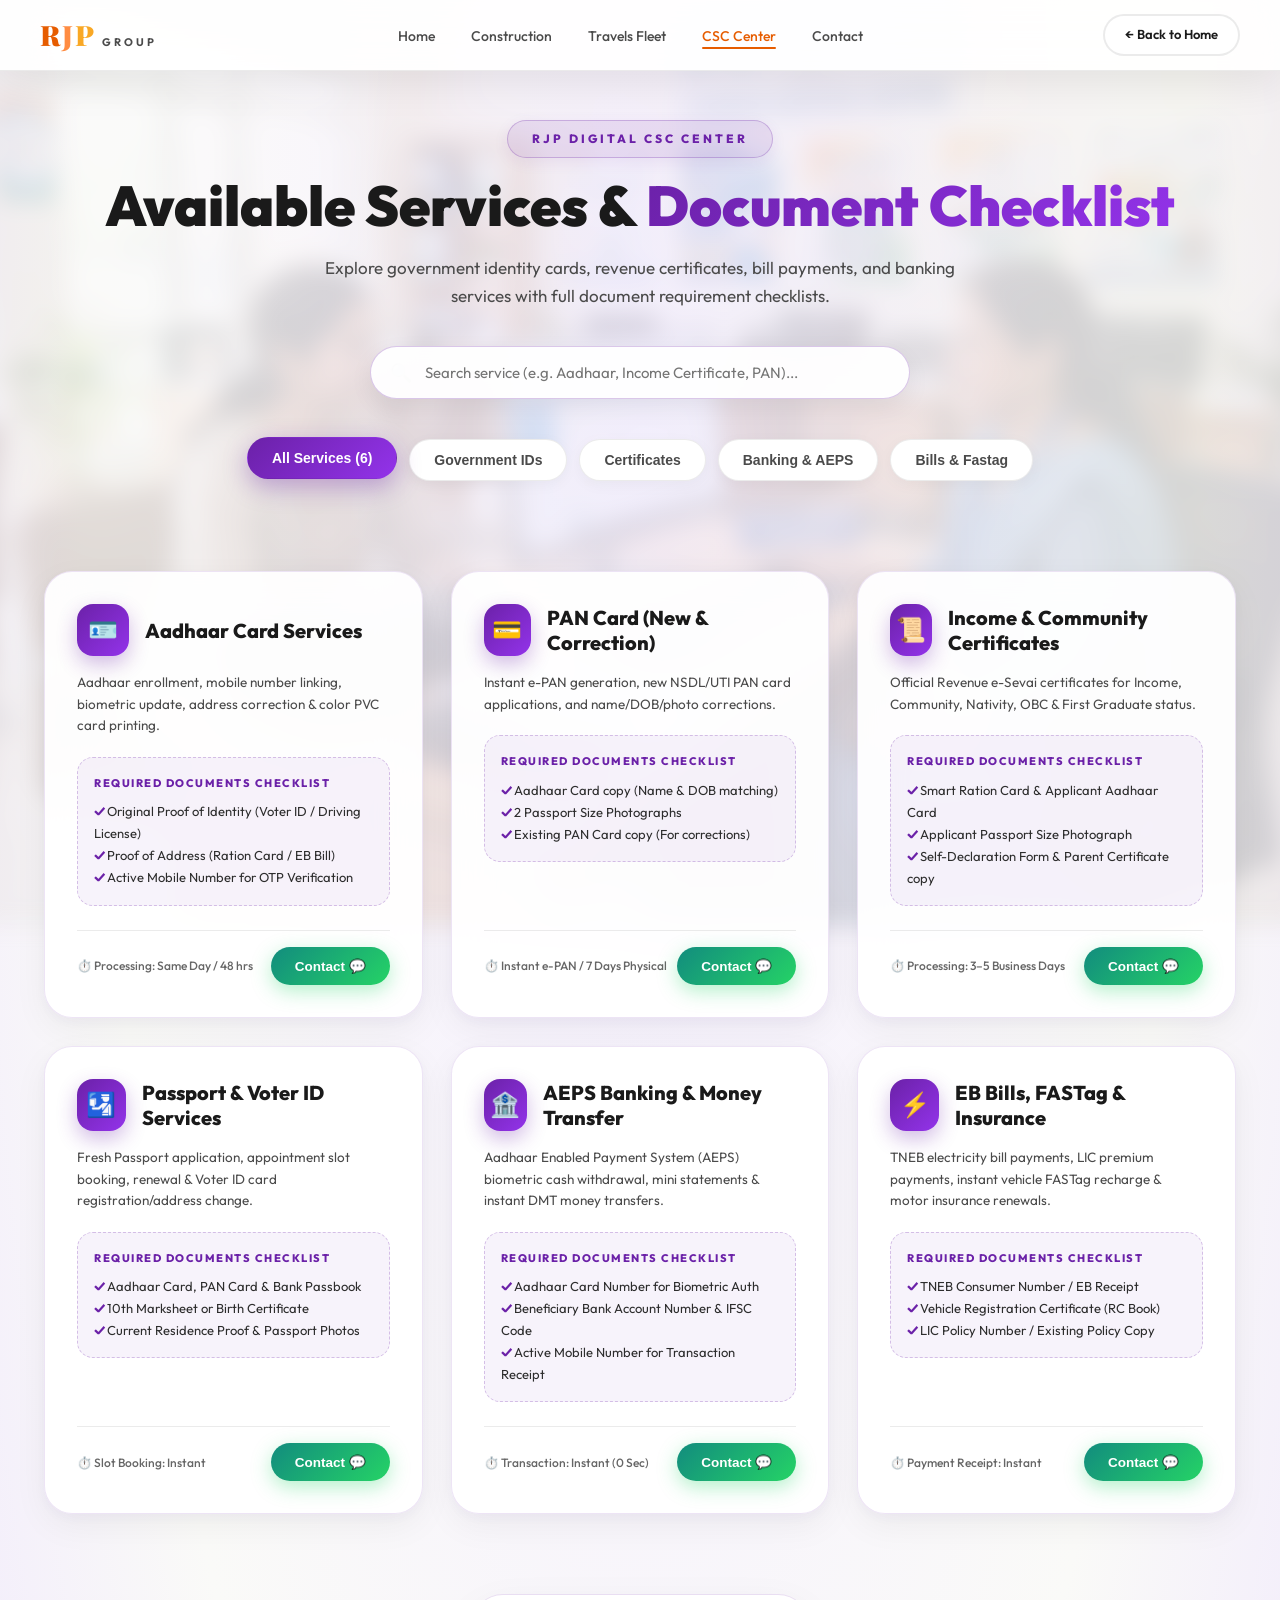
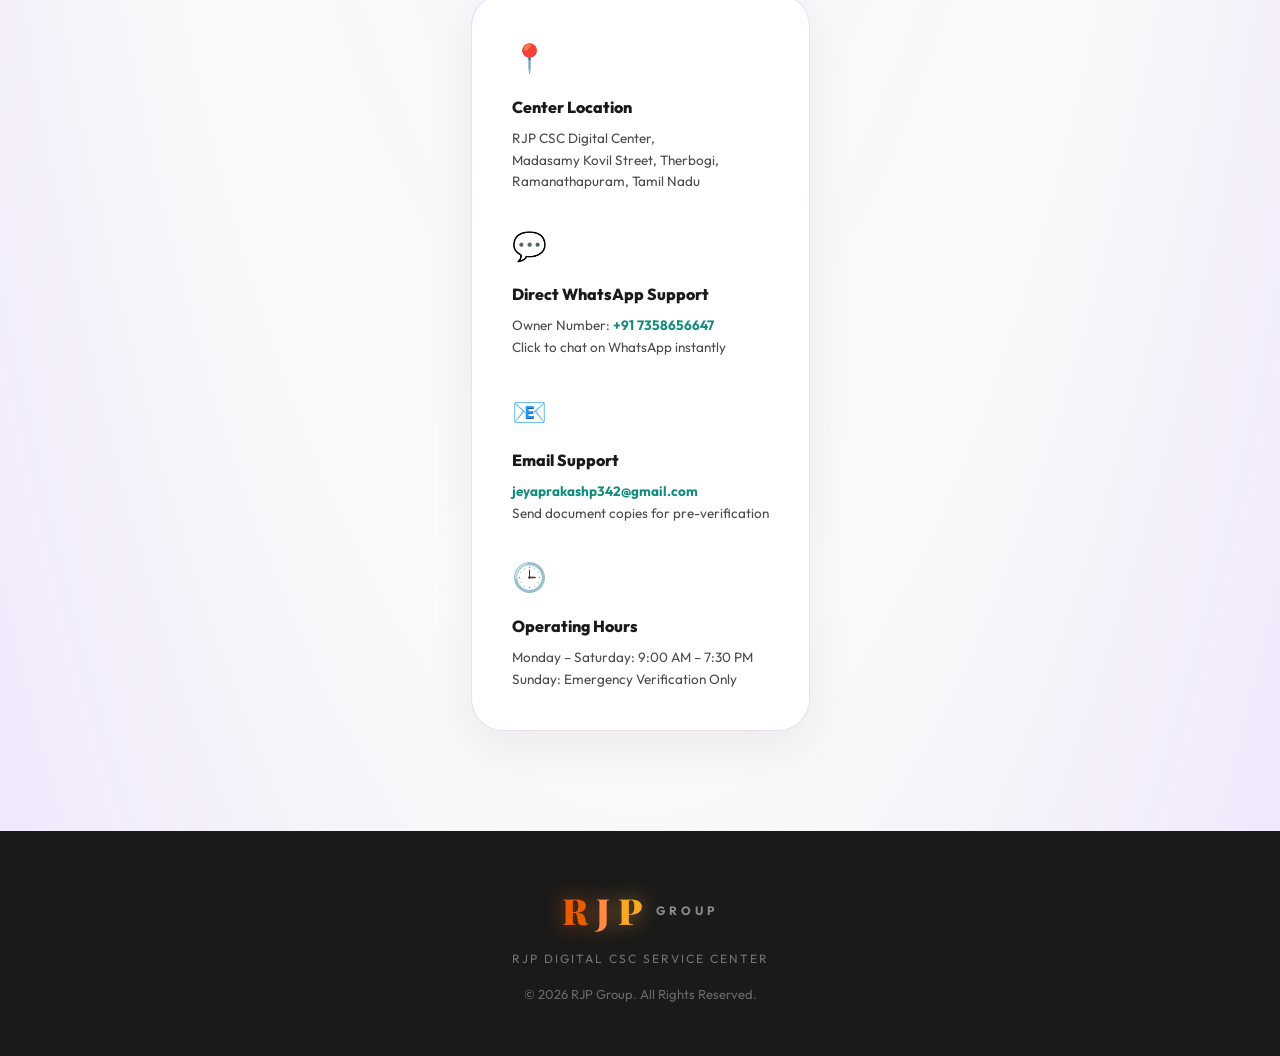
==== csc.html @ bce441d9 "Complete RJP Group website with interactive canvas animations, WhatsApp redirects, and light glass t" ====
<!DOCTYPE html>
<html lang="en">
<head>
  <meta charset="UTF-8" />
  <meta name="viewport" content="width=device-width, initial-scale=1.0" />
  <title>RJP CSC Digital Center – Available Services & Document Requirements</title>
  <meta name="description" content="Explore RJP CSC Digital Service Center services, required documents checklist, fees, and appointment bookings." />
  <link rel="preconnect" href="https://fonts.googleapis.com" />
  <link rel="preconnect" href="https://fonts.gstatic.com" crossorigin />
  <link href="https://fonts.googleapis.com/css2?family=Outfit:wght@300;400;500;600;700;800;900&family=Playfair+Display:wght@700;900&display=swap" rel="stylesheet" />
  <link rel="stylesheet" href="style.css" />
  <style>
    /* DEDICATED CSC SERVICES PAGE - PREMIUM LIGHT THEME */
    body {
      min-height: 100vh;
      background: radial-gradient(ellipse at 50% 15%, #f5efff 0%, #fafaf8 60%, #eee5fd 100%);
      color: var(--text);
      display: flex;
      flex-direction: column;
      position: relative;
    }

    /* SOFT LIGHT BLENDED BACKGROUND IMAGE */
    body::before {
      content: '';
      position: fixed;
      inset: -25px;
      background: url('csc_bg.jpg') center/cover no-repeat;
      opacity: 0.15;
      filter: blur(12px);
      z-index: -1;
      pointer-events: none;
    }

    .csc-hero {
      padding: 120px 24px 40px;
      text-align: center;
      position: relative;
    }

    .csc-badge {
      display: inline-block;
      padding: 8px 24px;
      background: rgba(107, 33, 168, 0.1);
      color: #6B21A8;
      font-size: 12px;
      font-weight: 800;
      letter-spacing: 3px;
      border-radius: 99px;
      text-transform: uppercase;
      margin-bottom: 16px;
      border: 1px solid rgba(107, 33, 168, 0.25);
      box-shadow: 0 4px 15px rgba(107, 33, 168, 0.08);
    }

    .csc-title {
      font-size: clamp(32px, 5vw, 56px);
      font-weight: 900;
      color: #1A1A1A;
      line-height: 1.15;
      margin-bottom: 16px;
    }

    .csc-sub {
      font-size: clamp(14px, 2vw, 17px);
      color: #4A4A4A;
      max-width: 680px;
      margin: 0 auto 36px;
    }

    /* SEARCH BAR */
    .search-box-wrap {
      max-width: 540px;
      margin: 0 auto 40px;
      position: relative;
    }
    .search-input {
      width: 100%;
      padding: 16px 24px 16px 54px;
      background: rgba(255, 255, 255, 0.95);
      backdrop-filter: blur(20px);
      border: 1.5px solid rgba(107, 33, 168, 0.25);
      border-radius: 99px;
      font-size: 15px;
      color: #1A1A1A;
      outline: none;
      font-family: 'Outfit', sans-serif;
      box-shadow: 0 8px 25px rgba(0,0,0,0.06);
      transition: all 0.3s ease;
    }
    .search-input:focus {
      border-color: #6B21A8;
      box-shadow: 0 0 25px rgba(107, 33, 168, 0.2);
    }
    .search-icon {
      position: absolute;
      left: 20px;
      top: 50%;
      transform: translateY(-50%);
      font-size: 18px;
      color: #6B21A8;
    }

    /* CATEGORY FILTER TABS */
    .filter-bar {
      display: flex;
      justify-content: center;
      gap: 12px;
      flex-wrap: wrap;
      margin-bottom: 50px;
    }
    .filter-btn {
      padding: 12px 24px;
      background: #FFFFFF;
      border: 1px solid var(--border);
      border-radius: 99px;
      font-size: 14px;
      font-weight: 600;
      color: #4A4A4A;
      cursor: pointer;
      box-shadow: 0 4px 15px rgba(0,0,0,0.04);
      transition: all 0.3s ease;
    }
    .filter-btn.active, .filter-btn:hover {
      background: linear-gradient(135deg, #6B21A8, #9333EA);
      color: #FFFFFF;
      border-color: transparent;
      box-shadow: 0 8px 25px rgba(107, 33, 168, 0.35);
      transform: translateY(-2px);
    }

    /* SERVICES GRID */
    .services-grid {
      max-width: 1240px;
      margin: 0 auto 80px;
      padding: 0 24px;
      display: grid;
      grid-template-columns: repeat(auto-fit, minmax(320px, 1fr));
      gap: 28px;
    }
    .s-card {
      background: rgba(255, 255, 255, 0.94);
      backdrop-filter: blur(20px);
      border-radius: 28px;
      padding: 32px;
      border: 1px solid rgba(107, 33, 168, 0.12);
      box-shadow: 0 12px 35px rgba(0, 0, 0, 0.05), 0 4px 15px rgba(107, 33, 168, 0.04);
      transition: transform 0.4s cubic-bezier(.16,1,.3,1), box-shadow 0.4s ease, border-color 0.4s ease;
      display: flex;
      flex-direction: column;
    }
    .s-card:hover {
      transform: translateY(-8px);
      box-shadow: 0 25px 60px rgba(107, 33, 168, 0.18);
      border-color: rgba(107, 33, 168, 0.35);
    }
    .s-header {
      display: flex;
      align-items: center;
      gap: 16px;
      margin-bottom: 16px;
    }
    .s-icon {
      width: 52px; height: 52px;
      border-radius: 16px;
      background: linear-gradient(135deg, #6B21A8, #9333EA);
      color: #FFF;
      display: flex;
      align-items: center;
      justify-content: center;
      font-size: 24px;
      box-shadow: 0 8px 20px rgba(107,33,168,0.3);
    }
    .s-title {
      font-size: 20px;
      font-weight: 800;
      color: #1A1A1A;
      line-height: 1.25;
    }
    .s-desc {
      font-size: 13.5px;
      color: #4A4A4A;
      line-height: 1.6;
      margin-bottom: 20px;
    }
    .req-box {
      background: rgba(107, 33, 168, 0.05);
      border: 1px dashed rgba(107, 33, 168, 0.25);
      border-radius: 16px;
      padding: 16px;
      margin-bottom: 24px;
    }
    .req-head {
      font-size: 11px;
      font-weight: 800;
      color: #6B21A8;
      text-transform: uppercase;
      letter-spacing: 1.5px;
      margin-bottom: 8px;
    }
    .req-list {
      list-style: none;
      font-size: 13px;
      color: #2D2D2D;
      line-height: 1.7;
    }
    .req-list li::before {
      content: '✓ ';
      color: #6B21A8;
      font-weight: 900;
    }
    .s-footer {
      margin-top: auto;
      display: flex;
      align-items: center;
      justify-content: space-between;
      padding-top: 16px;
      border-top: 1px solid var(--border);
    }
    .s-time {
      font-size: 12px;
      color: #666;
      font-weight: 500;
    }
    .btn-whatsapp-contact {
      padding: 11px 24px;
      background: linear-gradient(135deg, #128C7E, #25D366);
      color: #FFFFFF;
      font-size: 13.5px;
      font-weight: 800;
      border-radius: 99px;
      border: none;
      cursor: pointer;
      box-shadow: 0 6px 20px rgba(37, 211, 102, 0.35);
      transition: all 0.3s ease;
      display: flex;
      align-items: center;
      gap: 6px;
    }
    .btn-whatsapp-contact:hover {
      transform: translateY(-2px) scale(1.05);
      box-shadow: 0 10px 30px rgba(37, 211, 102, 0.5);
      background: linear-gradient(135deg, #0f786c, #20bd5a);
    }

    /* CENTER DETAILS CARD */
    .center-info-section {
      max-width: 1240px;
      margin: 0 auto 100px;
      padding: 0 24px;
    }
    .info-card-wrap {
      background: #FFFFFF;
      border-radius: 32px;
      padding: 40px;
      border: 1px solid rgba(107, 33, 168, 0.15);
      box-shadow: 0 16px 45px rgba(0,0,0,0.06);
      display: grid;
      grid-template-columns: repeat(auto-fit, minmax(240px, 1fr));
      gap: 30px;
    }
    .info-item {
      display: flex;
      flex-direction: column;
      gap: 8px;
    }
    .info-item-icon { font-size: 28px; margin-bottom: 4px; }
    .info-item-title { font-size: 16px; font-weight: 800; color: #1A1A1A; }
    .info-item-desc { font-size: 13.5px; color: #4A4A4A; line-height: 1.6; }
    .info-item-desc a { color: #128C7E; text-decoration: none; font-weight: 700; }
  </style>
</head>
<body>

  <!-- TOP SCROLL PROGRESS BAR -->
  <div class="scroll-progress-bar" id="scrollProgressBar"></div>

  <!-- NAVBAR -->
  <nav class="navbar scrolled" id="navbar" style="background: rgba(255, 255, 255, 0.92);">
    <div class="nav-container">
      <a href="index.html" class="nav-logo">
        <span class="nl-r">R</span><span class="nl-j">J</span><span class="nl-p">P</span>
        <span class="nl-group" style="color: var(--text-mid);">GROUP</span>
      </a>
      <ul class="nav-links">
        <li><a href="index.html#home" class="nav-link">Home</a></li>
        <li><a href="quote.html" class="nav-link">Construction</a></li>
        <li><a href="vehicles.html" class="nav-link">Travels Fleet</a></li>
        <li><a href="csc.html" class="nav-link active">CSC Center</a></li>
        <li><a href="index.html#contact" class="nav-link">Contact</a></li>
      </ul>
      <a href="index.html#csc" class="btn-outline" style="padding: 8px 20px; font-size: 13px;">← Back to Home</a>
    </div>
  </nav>

  <!-- HERO SECTION -->
  <section class="csc-hero">
    <div class="csc-badge">RJP DIGITAL CSC CENTER</div>
    <h1 class="csc-title">Available Services & <span style="background: linear-gradient(135deg, #6B21A8, #9333EA); -webkit-background-clip: text; -webkit-text-fill-color: transparent;">Document Checklist</span></h1>
    <p class="csc-sub">Explore government identity cards, revenue certificates, bill payments, and banking services with full document requirement checklists.</p>

    <!-- SEARCH BAR -->
    <div class="search-box-wrap">
      <span class="search-icon">🔍</span>
      <input type="text" class="search-input" id="cscSearch" placeholder="Search service (e.g. Aadhaar, Income Certificate, PAN)..." oninput="searchServices()" />
    </div>

    <!-- FILTER BAR -->
    <div class="filter-bar">
      <button class="filter-btn active" onclick="filterCSC('all', this)">All Services (6)</button>
      <button class="filter-btn" onclick="filterCSC('id', this)">Government IDs</button>
      <button class="filter-btn" onclick="filterCSC('cert', this)">Certificates</button>
      <button class="filter-btn" onclick="filterCSC('banking', this)">Banking & AEPS</button>
      <button class="filter-btn" onclick="filterCSC('utility', this)">Bills & Fastag</button>
    </div>
  </section>

  <!-- SERVICES GRID -->
  <section class="services-grid" id="cscGrid">

    <!-- SERVICE 1: AADHAAR SERVICES -->
    <div class="s-card" data-cat="id" data-search="aadhaar update address phone photo card">
      <div class="s-header">
        <div class="s-icon">🪪</div>
        <h3 class="s-title">Aadhaar Card Services</h3>
      </div>
      <p class="s-desc">Aadhaar enrollment, mobile number linking, biometric update, address correction & color PVC card printing.</p>
      <div class="req-box">
        <div class="req-head">Required Documents Checklist</div>
        <ul class="req-list">
          <li>Original Proof of Identity (Voter ID / Driving License)</li>
          <li>Proof of Address (Ration Card / EB Bill)</li>
          <li>Active Mobile Number for OTP Verification</li>
        </ul>
      </div>
      <div class="s-footer">
        <span class="s-time">⏱️ Processing: Same Day / 48 hrs</span>
        <button class="btn-whatsapp-contact" onclick="contactWhatsApp('Aadhaar Card Services')">Contact 💬</button>
      </div>
    </div>

    <!-- SERVICE 2: PAN CARD NEW & CORRECTION -->
    <div class="s-card" data-cat="id" data-search="pan card new correction name dob photo e-pan">
      <div class="s-header">
        <div class="s-icon">💳</div>
        <h3 class="s-title">PAN Card (New & Correction)</h3>
      </div>
      <p class="s-desc">Instant e-PAN generation, new NSDL/UTI PAN card applications, and name/DOB/photo corrections.</p>
      <div class="req-box">
        <div class="req-head">Required Documents Checklist</div>
        <ul class="req-list">
          <li>Aadhaar Card copy (Name & DOB matching)</li>
          <li>2 Passport Size Photographs</li>
          <li>Existing PAN Card copy (For corrections)</li>
        </ul>
      </div>
      <div class="s-footer">
        <span class="s-time">⏱️ Instant e-PAN / 7 Days Physical</span>
        <button class="btn-whatsapp-contact" onclick="contactWhatsApp('PAN Card (New & Correction)')">Contact 💬</button>
      </div>
    </div>

    <!-- SERVICE 3: INCOME & COMMUNITY CERTIFICATES -->
    <div class="s-card" data-cat="cert" data-search="income community nativity first graduate e-sevai certificate">
      <div class="s-header">
        <div class="s-icon">📜</div>
        <h3 class="s-title">Income & Community Certificates</h3>
      </div>
      <p class="s-desc">Official Revenue e-Sevai certificates for Income, Community, Nativity, OBC & First Graduate status.</p>
      <div class="req-box">
        <div class="req-head">Required Documents Checklist</div>
        <ul class="req-list">
          <li>Smart Ration Card & Applicant Aadhaar Card</li>
          <li>Applicant Passport Size Photograph</li>
          <li>Self-Declaration Form & Parent Certificate copy</li>
        </ul>
      </div>
      <div class="s-footer">
        <span class="s-time">⏱️ Processing: 3–5 Business Days</span>
        <button class="btn-whatsapp-contact" onclick="contactWhatsApp('Income & Community Certificates')">Contact 💬</button>
      </div>
    </div>

    <!-- SERVICE 4: PASSPORT & VOTER ID -->
    <div class="s-card" data-cat="id" data-search="passport voter id epic fresh renewal slot booking">
      <div class="s-header">
        <div class="s-icon">🛂</div>
        <h3 class="s-title">Passport & Voter ID Services</h3>
      </div>
      <p class="s-desc">Fresh Passport application, appointment slot booking, renewal & Voter ID card registration/address change.</p>
      <div class="req-box">
        <div class="req-head">Required Documents Checklist</div>
        <ul class="req-list">
          <li>Aadhaar Card, PAN Card & Bank Passbook</li>
          <li>10th Marksheet or Birth Certificate</li>
          <li>Current Residence Proof & Passport Photos</li>
        </ul>
      </div>
      <div class="s-footer">
        <span class="s-time">⏱️ Slot Booking: Instant</span>
        <button class="btn-whatsapp-contact" onclick="contactWhatsApp('Passport & Voter ID Services')">Contact 💬</button>
      </div>
    </div>

    <!-- SERVICE 5: AEPS BANKING & MONEY TRANSFER -->
    <div class="s-card" data-cat="banking" data-search="aeps banking cash withdrawal money transfer mini statement balance">
      <div class="s-header">
        <div class="s-icon">🏦</div>
        <h3 class="s-title">AEPS Banking & Money Transfer</h3>
      </div>
      <p class="s-desc">Aadhaar Enabled Payment System (AEPS) biometric cash withdrawal, mini statements & instant DMT money transfers.</p>
      <div class="req-box">
        <div class="req-head">Required Documents Checklist</div>
        <ul class="req-list">
          <li>Aadhaar Card Number for Biometric Auth</li>
          <li>Beneficiary Bank Account Number & IFSC Code</li>
          <li>Active Mobile Number for Transaction Receipt</li>
        </ul>
      </div>
      <div class="s-footer">
        <span class="s-time">⏱️ Transaction: Instant (0 Sec)</span>
        <button class="btn-whatsapp-contact" onclick="contactWhatsApp('AEPS Banking & Money Transfer')">Contact 💬</button>
      </div>
    </div>

    <!-- SERVICE 6: UTILITY BILLS, FASTAG & LIC -->
    <div class="s-card" data-cat="utility" data-search="eb bill fastag lic premium dth recharge insurance tax">
      <div class="s-header">
        <div class="s-icon">⚡</div>
        <h3 class="s-title">EB Bills, FASTag & Insurance</h3>
      </div>
      <p class="s-desc">TNEB electricity bill payments, LIC premium payments, instant vehicle FASTag recharge & motor insurance renewals.</p>
      <div class="req-box">
        <div class="req-head">Required Documents Checklist</div>
        <ul class="req-list">
          <li>TNEB Consumer Number / EB Receipt</li>
          <li>Vehicle Registration Certificate (RC Book)</li>
          <li>LIC Policy Number / Existing Policy Copy</li>
        </ul>
      </div>
      <div class="s-footer">
        <span class="s-time">⏱️ Payment Receipt: Instant</span>
        <button class="btn-whatsapp-contact" onclick="contactWhatsApp('EB Bills, FASTag & Insurance')">Contact 💬</button>
      </div>
    </div>

  </section>

  <!-- CENTER LOCATION & CONTACT DETAILS SECTION -->
  <section class="center-info-section">
    <div class="info-card-wrap">
      <div class="info-item">
        <div class="info-item-icon">📍</div>
        <div class="info-item-title">Center Location</div>
        <div class="info-item-desc">
          RJP CSC Digital Center,<br />
          Madasamy Kovil Street, Therbogi,<br />
          Ramanathapuram, Tamil Nadu
        </div>
      </div>

      <div class="info-item">
        <div class="info-item-icon">💬</div>
        <div class="info-item-title">Direct WhatsApp Support</div>
        <div class="info-item-desc">
          Owner Number: <a href="https://wa.me/917358656647?text=Hello%20RJP%20CSC%20Center," target="_blank">+91 7358656647</a><br />
          Click to chat on WhatsApp instantly
        </div>
      </div>

      <div class="info-item">
        <div class="info-item-icon">📧</div>
        <div class="info-item-title">Email Support</div>
        <div class="info-item-desc">
          <a href="mailto:jeyaprakashp342@gmail.com">jeyaprakashp342@gmail.com</a><br />
          Send document copies for pre-verification
        </div>
      </div>

      <div class="info-item">
        <div class="info-item-icon">🕒</div>
        <div class="info-item-title">Operating Hours</div>
        <div class="info-item-desc">
          Monday – Saturday: 9:00 AM – 7:30 PM<br />
          Sunday: Emergency Verification Only
        </div>
      </div>
    </div>
  </section>

  <!-- FOOTER -->
  <footer class="footer">
    <div class="footer-inner">
      <div class="footer-logo">
        <span class="fl-r">R</span><span class="fl-j">J</span><span class="fl-p">P</span>
        <span class="fl-group">GROUP</span>
      </div>
      <p class="footer-tagline">RJP Digital CSC Service Center</p>
      <p class="footer-copy">© 2026 RJP Group. All Rights Reserved.</p>
    </div>
  </footer>

  <script>
    function filterCSC(cat, btn) {
      document.querySelectorAll('.filter-btn').forEach(b => b.classList.remove('active'));
      btn.classList.add('active');

      document.querySelectorAll('.s-card').forEach(card => {
        if (cat === 'all' || card.dataset.cat === cat) {
          card.style.display = 'flex';
          card.style.animation = 'fadeUp 0.5s ease forwards';
        } else {
          card.style.display = 'none';
        }
      });
    }

    function searchServices() {
      const q = document.getElementById('cscSearch').value.toLowerCase().trim();
      document.querySelectorAll('.s-card').forEach(card => {
        const text = card.dataset.search.toLowerCase() + ' ' + card.innerText.toLowerCase();
        if (q === '' || text.includes(q)) {
          card.style.display = 'flex';
        } else {
          card.style.display = 'none';
        }
      });
    }

    function contactWhatsApp(serviceName) {
      const phone = "917358656647";
      const message = `Hello RJP CSC Center, I am interested in ${serviceName}. Please guide me with the document requirements and process.`;
      const url = `https://wa.me/${phone}?text=${encodeURIComponent(message)}`;
      window.open(url, '_blank');
    }
  </script>
</body>
</html>
---- style.css ----
/* ===================================
   RJP GROUP — MAIN STYLESHEET
   Apple-Style Card Stacking Overlap Engine
   =================================== */

@import url('https://fonts.googleapis.com/css2?family=Outfit:wght@300;400;500;600;700;800;900&family=Playfair+Display:wght@700;900&display=swap');

/* ---- RESET & BASE ---- */
*, *::before, *::after { box-sizing: border-box; margin: 0; padding: 0; }

:root {
  --primary:    #E65C00;
  --primary2:   #F9A825;
  --green:      #1A9B6C;
  --green2:     #43D9A8;
  --purple:     #5B21B6;
  --purple2:    #A855F7;
  --bg:         #FAFAF8;
  --bg2:        #F3F2EE;
  --text:       #1A1A1A;
  --text-mid:   #4B4B4B;
  --text-light: #888;
  --white:      #FFFFFF;
  --card-bg:    #FFFFFF;
  --border:     rgba(0,0,0,0.08);
  --shadow-sm:  0 4px 16px rgba(0,0,0,0.05);
  --shadow-md:  0 12px 40px rgba(0,0,0,0.08);
  --shadow-lg:  0 24px 70px rgba(0,0,0,0.12);
  --radius:     24px;
  --radius-sm:  12px;
  --transition: 0.4s cubic-bezier(.16,1,.3,1);
}

html { scroll-behavior: smooth; }

body {
  font-family: 'Outfit', sans-serif;
  background: var(--bg);
  color: var(--text);
  line-height: 1.65;
  overflow-x: hidden;
}

.hidden { display: none !important; }

/* ---- TOP SCROLL PROGRESS BAR WITH GLOW ---- */
.scroll-progress-bar {
  position: fixed;
  top: 0; left: 0;
  height: 4px;
  width: 0%;
  background: linear-gradient(90deg, #E65C00, #F9A825, #1A9B6C, #A855F7);
  z-index: 10000;
  box-shadow: 0 0 16px rgba(230, 92, 0, 0.9), 0 0 30px rgba(249, 168, 37, 0.7);
  transition: width 0.1s ease-out;
}

/* ---- SCROLLBAR ---- */
::-webkit-scrollbar { width: 6px; }
::-webkit-scrollbar-track { background: var(--bg2); }
::-webkit-scrollbar-thumb { background: linear-gradient(var(--primary), var(--primary2)); border-radius: 99px; }

/* ===================================
   INTRO SCREEN & CINEMATIC SLOW LIGHT SWEEP
   =================================== */
#intro-screen {
  position: fixed;
  inset: 0;
  z-index: 9999;
  background: radial-gradient(ellipse at 60% 40%, #fff8f0 0%, #ffecd5 40%, #fff3e0 100%);
  display: flex;
  flex-direction: column;
  align-items: center;
  justify-content: center;
  overflow: hidden;
}

.intro-flash-sweep {
  position: absolute;
  inset: 0;
  pointer-events: none;
  overflow: hidden;
  z-index: 10;
}

.flash-beam {
  position: absolute;
  top: -50%;
  left: 0;
  width: 60vw;
  height: 200%;
  background: linear-gradient(
    90deg,
    transparent 0%,
    rgba(255, 255, 255, 0.3) 25%,
    rgba(255, 255, 255, 0.98) 50%,
    rgba(255, 255, 255, 0.3) 75%,
    transparent 100%
  );
  transform: rotate(-25deg) translateX(150vw);
  filter: blur(35px);
  animation: flashSweepSlowRightToLeft 3.6s cubic-bezier(0.25, 1, 0.5, 1) 0.2s forwards;
}

@keyframes flashSweepSlowRightToLeft {
  0%   { transform: rotate(-25deg) translateX(150vw); opacity: 0; }
  20%  { opacity: 1; }
  80%  { opacity: 1; }
  100% { transform: rotate(-25deg) translateX(-170vw); opacity: 0; }
}

.intro-particles {
  position: absolute;
  inset: 0;
  pointer-events: none;
  z-index: 0;
}
.particle {
  position: absolute;
  width: 6px; height: 6px;
  border-radius: 50%;
  background: var(--primary);
  opacity: 0;
  box-shadow: 0 0 12px rgba(230, 92, 0, 0.9);
  animation: particleDrift var(--dur, 3s) ease-in-out var(--delay, 0s) infinite;
}

@keyframes particleDrift {
  0%   { transform: translateY(0) scale(0); opacity: 0; }
  30%  { opacity: 0.8; }
  100% { transform: translateY(-120px) scale(1.5); opacity: 0; }
}

.intro-logo-wrap {
  position: relative;
  z-index: 2;
  display: flex;
  flex-direction: column;
  align-items: center;
  animation: introZoom 2.8s cubic-bezier(.175,.885,.32,1.275) forwards;
  overflow: visible;
}

@keyframes introZoom {
  0%   { transform: scale(4) rotateY(-15deg); opacity: 0; }
  30%  { opacity: 1; }
  70%  { transform: scale(1.05) rotateY(3deg); }
  85%  { transform: scale(0.98) rotateY(0deg); }
  100% { transform: scale(1) rotateY(0deg); opacity: 1; }
}

.logo-3d-container {
  display: flex;
  align-items: center;
  justify-content: center;
  perspective: 600px;
  gap: 12px;
  overflow: visible;
  padding: 20px;
}

.logo-part {
  font-family: 'Playfair Display', serif;
  font-size: clamp(80px, 18vw, 160px);
  font-weight: 900;
  line-height: 1.2;
  letter-spacing: 0px;
  position: relative;
  display: inline-block;
  padding: 5px 10px;
  filter: drop-shadow(0 10px 25px rgba(230, 92, 0, 0.35));
}

.part-r {
  color: #E65C00;
  animation: assembleR 1.2s cubic-bezier(.175,.885,.32,1.275) 0.1s both;
}

.part-j {
  color: #FF8C42;
  animation: assembleJ 1.2s cubic-bezier(.175,.885,.32,1.275) 0.25s both;
}

.part-p {
  color: #F9A825;
  animation: assembleP 1.2s cubic-bezier(.175,.885,.32,1.275) 0.4s both;
}

@keyframes assembleR {
  0%   { transform: translateX(-180px) translateY(-80px) rotateZ(-25deg) scale(0.4); opacity: 0; }
  100% { transform: translateX(0) translateY(0) rotateZ(0deg) scale(1); opacity: 1; }
}
@keyframes assembleJ {
  0%   { transform: translateY(-200px) rotateZ(15deg) scale(0.4); opacity: 0; }
  100% { transform: translateX(0) translateY(0) rotateZ(0deg) scale(1); opacity: 1; }
}
@keyframes assembleP {
  0%   { transform: translateX(180px) translateY(-80px) rotateZ(25deg) scale(0.4); opacity: 0; }
  100% { transform: translateX(0) translateY(0) rotateZ(0deg) scale(1); opacity: 1; }
}

.logo-tagline {
  font-family: 'Outfit', sans-serif;
  font-size: clamp(14px, 3vw, 24px);
  font-weight: 700;
  letter-spacing: clamp(8px, 3vw, 20px);
  color: var(--primary);
  text-transform: uppercase;
  margin-top: 16px;
  opacity: 0;
  text-shadow: 0 0 20px rgba(230, 92, 0, 0.6);
  animation: fadeUp 0.6s ease 0.9s forwards;
}

.intro-sub {
  position: relative;
  z-index: 2;
  font-size: clamp(12px, 1.8vw, 16px);
  font-weight: 600;
  color: var(--text-mid);
  letter-spacing: 2px;
  text-transform: uppercase;
  margin-top: 16px;
  opacity: 0;
  animation: fadeUp 0.5s ease 1.1s forwards;
}

.intro-progress {
  position: absolute;
  bottom: 40px;
  left: 50%;
  transform: translateX(-50%);
  width: min(300px, 70vw);
  height: 4px;
  background: rgba(0,0,0,0.08);
  border-radius: 99px;
  overflow: hidden;
  z-index: 2;
  box-shadow: 0 0 12px rgba(230,92,0,0.4);
}
.intro-bar {
  height: 100%;
  width: 0%;
  background: linear-gradient(90deg, var(--primary), var(--primary2));
  border-radius: 99px;
  animation: barFill 3.4s ease-in-out forwards;
}
@keyframes barFill { to { width: 100%; } }

@keyframes fadeUp {
  from { opacity: 0; transform: translateY(12px); }
  to   { opacity: 1; transform: translateY(0); }
}

/* ===================================
   NAVBAR
   =================================== */
.navbar {
  position: fixed;
  top: 0; left: 0; right: 0;
  z-index: 1000;
  padding: 0 24px;
  background: rgba(255,255,255,0.88);
  backdrop-filter: blur(20px);
  -webkit-backdrop-filter: blur(20px);
  border-bottom: 1px solid var(--border);
  transition: box-shadow var(--transition);
}
.navbar.scrolled { box-shadow: var(--shadow-md); }

.nav-container {
  max-width: 1200px;
  margin: 0 auto;
  display: flex;
  align-items: center;
  justify-content: space-between;
  height: 70px;
}

.nav-logo {
  text-decoration: none;
  display: flex;
  align-items: baseline;
  gap: 2px;
}
.nl-r { font-family: 'Playfair Display', serif; font-size: 28px; font-weight: 900; color: #E65C00; }
.nl-j { font-family: 'Playfair Display', serif; font-size: 28px; font-weight: 900; color: #FF8C42; }
.nl-p { font-family: 'Playfair Display', serif; font-size: 28px; font-weight: 900; color: #F9A825; }
.nl-group { font-size: 11px; font-weight: 700; letter-spacing: 3px; color: var(--text-mid); margin-left: 6px; text-transform: uppercase; }

.nav-links {
  display: flex;
  align-items: center;
  gap: 36px;
  list-style: none;
}
.nav-link {
  text-decoration: none;
  font-size: 14px;
  font-weight: 500;
  color: var(--text-mid);
  position: relative;
  transition: color var(--transition);
}
.nav-link::after {
  content: '';
  position: absolute;
  bottom: -4px; left: 0;
  width: 0; height: 2px;
  background: var(--primary);
  border-radius: 99px;
  transition: width var(--transition);
}
.nav-link:hover, .nav-link.active { color: var(--primary); }
.nav-link:hover::after, .nav-link.active::after { width: 100%; }

.nav-hamburger {
  display: none;
  flex-direction: column;
  gap: 5px;
  background: none;
  border: none;
  cursor: pointer;
  padding: 8px;
}
.nav-hamburger span {
  display: block;
  width: 24px; height: 2px;
  background: var(--text);
  border-radius: 2px;
  transition: all 0.3s;
}

/* ===================================
   HERO SECTION & ENHANCED GLOW CARD
   =================================== */
.hero {
  min-height: 100vh;
  display: flex;
  flex-direction: column;
  align-items: center;
  justify-content: center;
  text-align: center;
  padding: 100px 24px 60px;
  position: relative;
  overflow: hidden;
  background: radial-gradient(ellipse at 50% 30%, #fff6ed 0%, #fafaf8 70%);
}

/* LIVE ANIMATED BACKGROUND CANVAS */
.hero-bg-canvas {
  position: absolute;
  inset: 0;
  width: 100%;
  height: 100%;
  pointer-events: none;
  z-index: 1;
}

.hero-bg-orbs { position: absolute; inset: 0; pointer-events: none; overflow: hidden; z-index: 0; }
.orb {
  position: absolute;
  border-radius: 50%;
  filter: blur(90px);
  opacity: 0.45;
  animation: orbDrift 10s ease-in-out infinite alternate;
}
.orb1 { width: 550px; height: 550px; background: #FFE2CC; top: -120px; left: -100px; }
.orb2 { width: 450px; height: 450px; background: #FFF4D4; top: 35%; right: -100px; animation-delay: -4s; }
.orb3 { width: 350px; height: 350px; background: #FFE0CB; bottom: -80px; left: 35%; animation-delay: -7s; }

@keyframes orbDrift {
  from { transform: translate(0, 0) scale(1); }
  to   { transform: translate(40px, 30px) scale(1.08); }
}

.hero-content {
  position: relative;
  z-index: 5;
  display: flex;
  flex-direction: column;
  align-items: center;
  gap: 36px;
}

/* 3D LOGO CARD WITH UNCLIPPED BEAUTIFUL LOGO */
.hero-3d-logo-card {
  position: relative;
  padding: 50px 85px 55px;
  background: rgba(255, 255, 255, 0.78);
  backdrop-filter: blur(30px);
  -webkit-backdrop-filter: blur(30px);
  border: 1px solid rgba(255, 255, 255, 0.95);
  border-radius: 36px;
  box-shadow:
    0 20px 60px rgba(230, 92, 0, 0.18),
    0 0 80px rgba(249, 168, 37, 0.25),
    0 1px 3px rgba(255, 255, 255, 0.9) inset;
  transition: transform 0.2s cubic-bezier(.2,0,0,1), box-shadow 0.3s ease;
  perspective: 1000px;
  cursor: pointer;
  display: flex;
  flex-direction: column;
  align-items: center;
  overflow: visible;
}

.hero-3d-logo-card:hover {
  box-shadow:
    0 30px 90px rgba(230, 92, 0, 0.32),
    0 0 120px rgba(249, 168, 37, 0.45),
    0 1px 4px rgba(255, 255, 255, 1) inset;
}

.card-glow {
  position: absolute;
  inset: -15px;
  border-radius: 50px;
  background: radial-gradient(circle at 50% 50%, rgba(230,92,0,0.3), rgba(249,168,37,0.15), transparent 70%);
  z-index: -1;
  pointer-events: none;
  animation: cardPulseGlow 3s ease-in-out infinite alternate;
}

@keyframes cardPulseGlow {
  0%   { opacity: 0.6; transform: scale(0.98); }
  100% { opacity: 1; transform: scale(1.03); }
}

.hero-logo-big {
  display: flex;
  align-items: center;
  justify-content: center;
  font-family: 'Playfair Display', serif;
  font-size: clamp(90px, 18vw, 170px);
  font-weight: 900;
  line-height: 1.2;
  gap: 12px;
  filter: drop-shadow(0 12px 25px rgba(230, 92, 0, 0.3));
}
.hl-r { color: #E65C00; }
.hl-j { color: #FF8C42; }
.hl-p { color: #F9A825; }

.hero-logo-sub {
  font-family: 'Outfit', sans-serif;
  font-size: clamp(16px, 3vw, 24px);
  font-weight: 800;
  letter-spacing: clamp(12px, 3vw, 24px);
  color: var(--primary);
  margin-top: 18px;
  text-transform: uppercase;
  text-shadow: 0 0 20px rgba(230, 92, 0, 0.5);
}

.hero-cta-row {
  display: flex;
  gap: 16px;
  justify-content: center;
  flex-wrap: wrap;
}

.hero-scroll-hint {
  position: absolute;
  bottom: 28px;
  left: 50%;
  transform: translateX(-50%);
  z-index: 5;
  display: flex;
  flex-direction: column;
  align-items: center;
  gap: 8px;
  color: var(--text-light);
  font-size: 12px;
  letter-spacing: 1.5px;
  text-transform: uppercase;
}
.scroll-arrow {
  width: 18px; height: 18px;
  border-right: 2px solid var(--text-light);
  border-bottom: 2px solid var(--text-light);
  transform: rotate(45deg);
  animation: scrollBounce 1.5s ease-in-out infinite;
}
@keyframes scrollBounce {
  0%, 100% { transform: rotate(45deg) translate(0, 0); opacity: 1; }
  50% { transform: rotate(45deg) translate(4px, 4px); opacity: 0.5; }
}

/* ===================================
   APPLE-STYLE STACKING CARDS OVERLAP SECTIONS
   =================================== */
.scroll-section {
  position: relative;
  height: 380vh; /* Extended height for long button hold duration */
}

/* STACKING Z-INDEX HIERARCHY */
#construction {
  margin-top: 0;
  z-index: 1;
}

#travels {
  margin-top: -85vh; /* Smooth overlap after extended hold period */
  z-index: 2;
}

#csc {
  margin-top: -85vh; /* Smooth overlap after extended hold period */
  z-index: 3;
}

.sticky-wrapper {
  position: sticky;
  top: 90px;
  width: 100%;
  height: calc(100vh - 110px);
  display: flex;
  align-items: center;
  justify-content: center;
}

.boxed-container {
  width: min(1140px, 92vw);
  height: 100%;
  max-height: 640px;
  margin: 0 auto;
  border-radius: 28px;
  box-shadow: 0 -15px 50px rgba(0, 0, 0, 0.5), 0 25px 80px rgba(0, 0, 0, 0.6), 0 0 40px rgba(230, 92, 0, 0.2);
  overflow: hidden;
  position: relative;
  border: 1px solid rgba(255, 255, 255, 0.18);
  background: #000000;
  transition: transform 0.3s ease, box-shadow 0.3s ease;
}

#buildingCanvas,
#carCanvas,
#cscCanvas,
.csc-image-bg {
  width: 100%;
  height: 100%;
  object-fit: cover;
  display: block;
}

/* Preloader Overlays */
.csc-loader-overlay,
.car-loader-overlay,
.building-loader-overlay {
  position: absolute;
  inset: 0;
  background: #0b0b0b;
  z-index: 100;
  display: flex;
  flex-direction: column;
  align-items: center;
  justify-content: center;
  gap: 18px;
  color: #ffffff;
  transition: opacity 0.6s ease;
}

.csc-loader-spinner {
  width: 50px;
  height: 50px;
  border: 3px solid rgba(255, 255, 255, 0.15);
  border-top-color: var(--purple2, #A855F7);
  border-radius: 50%;
  animation: carSpinner 0.8s linear infinite;
  box-shadow: 0 0 20px rgba(168, 85, 247, 0.8);
}

.csc-loader-text,
.car-loader-text,
.building-loader-text {
  font-size: 13px;
  font-weight: 700;
  letter-spacing: 2px;
  color: rgba(255, 255, 255, 0.85);
  text-transform: uppercase;
}

.car-loader-spinner,
.building-loader-spinner {
  width: 50px;
  height: 50px;
  border: 3px solid rgba(255, 255, 255, 0.15);
  border-top-color: var(--primary, #E65C00);
  border-radius: 50%;
  animation: carSpinner 0.8s linear infinite;
  box-shadow: 0 0 20px rgba(230, 92, 0, 0.8);
}

@keyframes carSpinner {
  to { transform: rotate(360deg); }
}

.car-loader-text,
.building-loader-text {
  font-size: 13px;
  font-weight: 700;
  letter-spacing: 2px;
  color: rgba(255, 255, 255, 0.85);
  text-transform: uppercase;
}

.video-overlay-tint {
  position: absolute;
  inset: 0;
  background: radial-gradient(circle at 50% 50%, rgba(0,0,0,0.05) 0%, rgba(0,0,0,0.35) 100%);
  pointer-events: none;
}

/* SLEEK SECTION BADGE WITH GLOW */
.section-label-badge {
  position: absolute;
  top: 24px;
  left: 28px;
  z-index: 20;
  background: rgba(18, 18, 18, 0.75);
  backdrop-filter: blur(20px);
  -webkit-backdrop-filter: blur(20px);
  border: 1px solid rgba(255, 255, 255, 0.25);
  padding: 8px 20px;
  border-radius: 99px;
  box-shadow: 0 10px 30px rgba(0,0,0,0.4), 0 0 20px rgba(230,92,0,0.3);
}

.section-label-badge span {
  font-size: 12px;
  font-weight: 800;
  letter-spacing: 2px;
  color: var(--primary2);
  text-transform: uppercase;
}

.badge-green span  { color: var(--green2); }
.badge-purple span { color: var(--purple2); }

/* BOTTOM ACTION BAR WITH NEON GLOW */
.bottom-action-bar {
  position: absolute;
  bottom: 32px;
  left: 50%;
  transform: translateX(-50%) translateY(25px) scale(0.92);
  z-index: 30;
  opacity: 0;
  pointer-events: none;
  transition: opacity 0.5s ease, transform 0.5s cubic-bezier(0.175, 0.885, 0.32, 1.275);
}

.bottom-action-bar.visible {
  opacity: 1;
  transform: translateX(-50%) translateY(0) scale(1);
  pointer-events: auto;
}

/* BUTTONS & ULTRA GLOW PULSE */
.btn-primary {
  display: inline-flex;
  align-items: center;
  gap: 10px;
  padding: 16px 36px;
  background: linear-gradient(135deg, var(--primary), var(--primary2));
  color: var(--white);
  font-size: 16px;
  font-weight: 600;
  text-decoration: none;
  border-radius: 99px;
  border: none;
  cursor: pointer;
  transition: transform var(--transition), box-shadow var(--transition), filter var(--transition);
  box-shadow: 0 6px 30px rgba(230,92,0,0.4), 0 0 40px rgba(249,168,37,0.3);
}
.btn-primary:hover { transform: translateY(-3px) scale(1.03); box-shadow: 0 12px 45px rgba(230,92,0,0.6), 0 0 60px rgba(249,168,37,0.5); filter: brightness(1.08); }

.btn-green {
  background: linear-gradient(135deg, var(--green), var(--green2)) !important;
  box-shadow: 0 6px 30px rgba(26,155,108,0.4), 0 0 40px rgba(67,217,168,0.3) !important;
}
.btn-green:hover { box-shadow: 0 12px 45px rgba(26,155,108,0.6), 0 0 60px rgba(67,217,168,0.5) !important; }

.btn-purple {
  background: linear-gradient(135deg, var(--purple), var(--purple2)) !important;
  box-shadow: 0 6px 30px rgba(91,33,182,0.4), 0 0 40px rgba(168,85,247,0.3) !important;
}
.btn-purple:hover { box-shadow: 0 12px 45px rgba(91,33,182,0.6), 0 0 60px rgba(168,85,247,0.5) !important; }

.btn-gold-shine {
  background: linear-gradient(135deg, #E65C00, #F9A825) !important;
  box-shadow: 0 6px 35px rgba(230,92,0,0.5), 0 0 50px rgba(249,168,37,0.4) !important;
}

.btn-large-glow {
  padding: 16px 44px;
  font-size: 17px;
  font-weight: 700;
}

.pulse-glow {
  animation: buttonPulse 2s ease-in-out infinite;
}
@keyframes buttonPulse {
  0%, 100% { box-shadow: 0 10px 40px rgba(230,92,0,0.6), 0 0 50px rgba(249,168,37,0.4); }
  50%      { box-shadow: 0 18px 70px rgba(249,168,37,0.9), 0 0 80px rgba(230,92,0,0.7); }
}
.pulse-glow-green {
  animation: buttonPulseGreen 2s ease-in-out infinite;
}
@keyframes buttonPulseGreen {
  0%, 100% { box-shadow: 0 10px 40px rgba(26,155,108,0.6), 0 0 50px rgba(67,217,168,0.4); }
  50%      { box-shadow: 0 18px 70px rgba(67,217,168,0.9), 0 0 80px rgba(26,155,108,0.7); }
}

.btn-outline {
  display: inline-flex;
  align-items: center;
  gap: 10px;
  padding: 16px 36px;
  background: rgba(255,255,255,0.7);
  color: var(--text);
  font-size: 16px;
  font-weight: 600;
  text-decoration: none;
  border-radius: 99px;
  border: 2px solid var(--border);
  transition: all var(--transition);
  backdrop-filter: blur(10px);
}
.btn-outline:hover { border-color: var(--primary); color: var(--primary); background: rgba(230,92,0,0.06); transform: translateY(-2px); box-shadow: 0 0 25px rgba(230,92,0,0.25); }

.btn-full { width: 100%; justify-content: center; border-radius: var(--radius-sm); font-size: 16px; padding: 16px; }

/* ===================================
   CONTACT SECTION
   =================================== */
.contact-section {
  background: linear-gradient(135deg, #fff8f0, #fff3f0);
  padding: 100px 24px;
  border-top: 1px solid var(--border);
  position: relative;
  z-index: 10;
}
.contact-inner { max-width: 900px; margin: 0 auto; }

.section-intro {
  text-align: center;
  margin-bottom: 40px;
}
.section-label-top {
  font-size: 12px;
  font-weight: 700;
  letter-spacing: 3px;
  text-transform: uppercase;
  color: var(--primary);
  margin-bottom: 8px;
}
.section-heading {
  font-size: clamp(28px, 4vw, 40px);
  font-weight: 800;
  color: var(--text);
}
.section-sub { font-size: 15px; color: var(--text-mid); }

.contact-grid {
  display: grid;
  grid-template-columns: repeat(auto-fit, minmax(200px, 1fr));
  gap: 20px;
  margin-bottom: 40px;
}
.contact-card {
  background: var(--white);
  border-radius: var(--radius);
  padding: 24px 20px;
  text-align: center;
  border: 1px solid var(--border);
  box-shadow: var(--shadow-sm);
  transition: transform var(--transition);
}
.contact-card:hover { transform: translateY(-4px); box-shadow: 0 10px 30px rgba(230,92,0,0.12); }
.contact-icon { font-size: 32px; margin-bottom: 10px; }
.contact-card h3 { font-size: 16px; font-weight: 700; color: var(--text); margin-bottom: 6px; }
.contact-card p { font-size: 13px; color: var(--text-mid); line-height: 1.6; }

.contact-form {
  background: var(--white);
  border-radius: var(--radius);
  padding: 36px;
  border: 1px solid var(--border);
  box-shadow: var(--shadow-md);
}
.form-row { display: grid; grid-template-columns: 1fr 1fr; gap: 16px; }
.form-group { display: flex; flex-direction: column; gap: 6px; margin-bottom: 16px; }
.form-group label { font-size: 13px; font-weight: 600; color: var(--text); }
.form-group input,
.form-group select,
.form-group textarea {
  padding: 12px 16px;
  border: 2px solid var(--border);
  border-radius: var(--radius-sm);
  font-size: 14px;
  font-family: 'Outfit', sans-serif;
  color: var(--text);
  background: var(--bg);
  outline: none;
}
.form-group input:focus,
.form-group select:focus,
.form-group textarea:focus {
  border-color: var(--primary);
  box-shadow: 0 0 15px rgba(230,92,0,0.2);
}

/* ===================================
   FOOTER
   =================================== */
.footer {
  background: var(--text);
  color: var(--white);
  padding: 50px 24px 30px;
  position: relative;
  z-index: 10;
}
.footer-inner { max-width: 800px; margin: 0 auto; text-align: center; }
.footer-logo {
  display: flex;
  align-items: center;
  justify-content: center;
  gap: 8px;
  margin-bottom: 8px;
}
.fl-r { font-family: 'Playfair Display', serif; font-size: 36px; font-weight: 900; color: #E65C00; filter: drop-shadow(0 0 10px rgba(230,92,0,0.6)); }
.fl-j { font-family: 'Playfair Display', serif; font-size: 36px; font-weight: 900; color: #FF8C42; filter: drop-shadow(0 0 10px rgba(255,140,66,0.6)); }
.fl-p { font-family: 'Playfair Display', serif; font-size: 36px; font-weight: 900; color: #F9A825; filter: drop-shadow(0 0 10px rgba(249,168,37,0.6)); }
.fl-group { font-size: 12px; font-weight: 700; letter-spacing: 4px; color: rgba(255,255,255,0.5); margin-left: 6px; text-transform: uppercase; }
.footer-tagline { font-size: 12px; color: rgba(255,255,255,0.4); letter-spacing: 2px; text-transform: uppercase; margin-bottom: 16px; }
.footer-copy { font-size: 13px; color: rgba(255,255,255,0.35); margin-bottom: 20px; }
.footer-links { display: flex; gap: 20px; justify-content: center; flex-wrap: wrap; }
.footer-links a { font-size: 13px; color: rgba(255,255,255,0.5); text-decoration: none; }

/* RESPONSIVE */
@media (max-width: 768px) {
  .nav-links {
    display: none;
    flex-direction: column;
    position: absolute;
    top: 70px; left: 0; right: 0;
    background: rgba(255,255,255,0.97);
    padding: 24px;
    gap: 16px;
    border-bottom: 1px solid var(--border);
  }
  .nav-links.open { display: flex; }
  .nav-hamburger { display: flex; }
  .form-row { grid-template-columns: 1fr; }
  .boxed-container { width: 92vw; height: 55vh; border-radius: 20px; }
  .section-label-badge { top: 16px; left: 16px; padding: 6px 14px; }
  .btn-large-glow { padding: 12px 24px; font-size: 15px; }
}
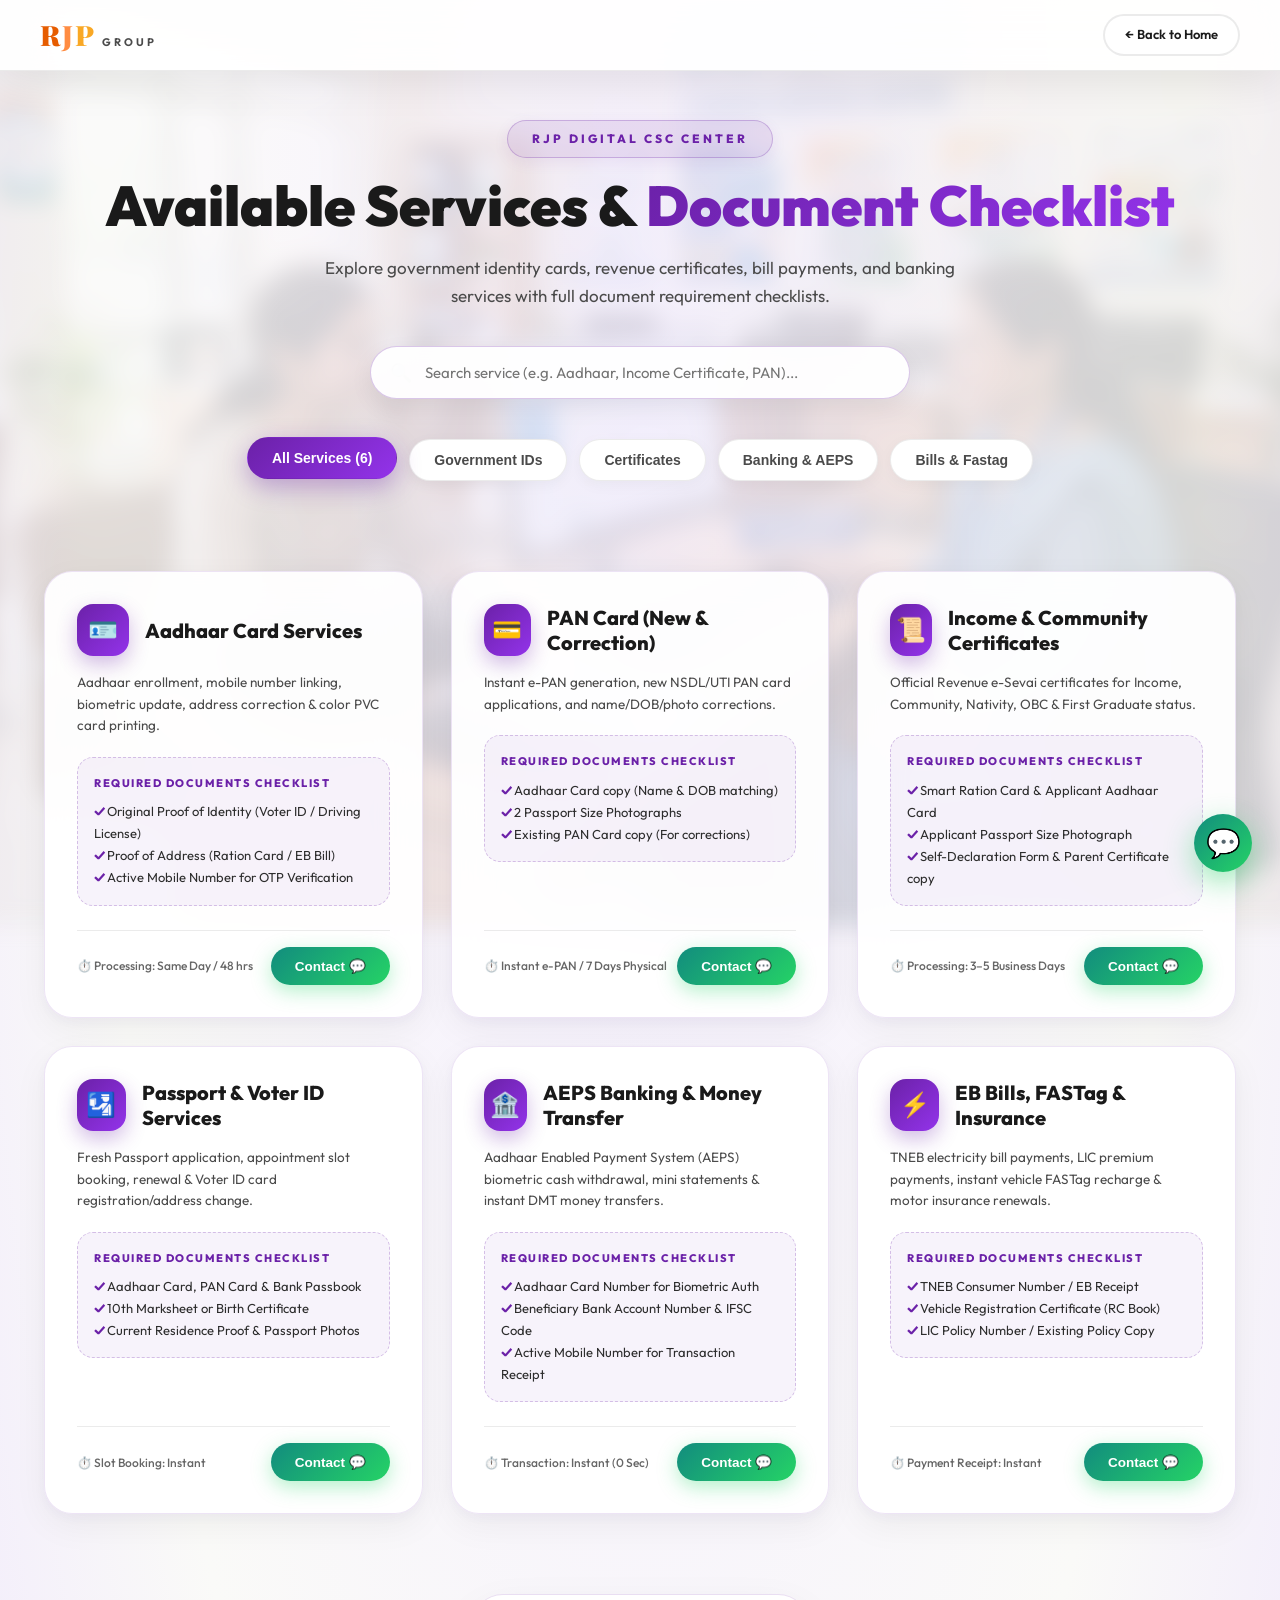
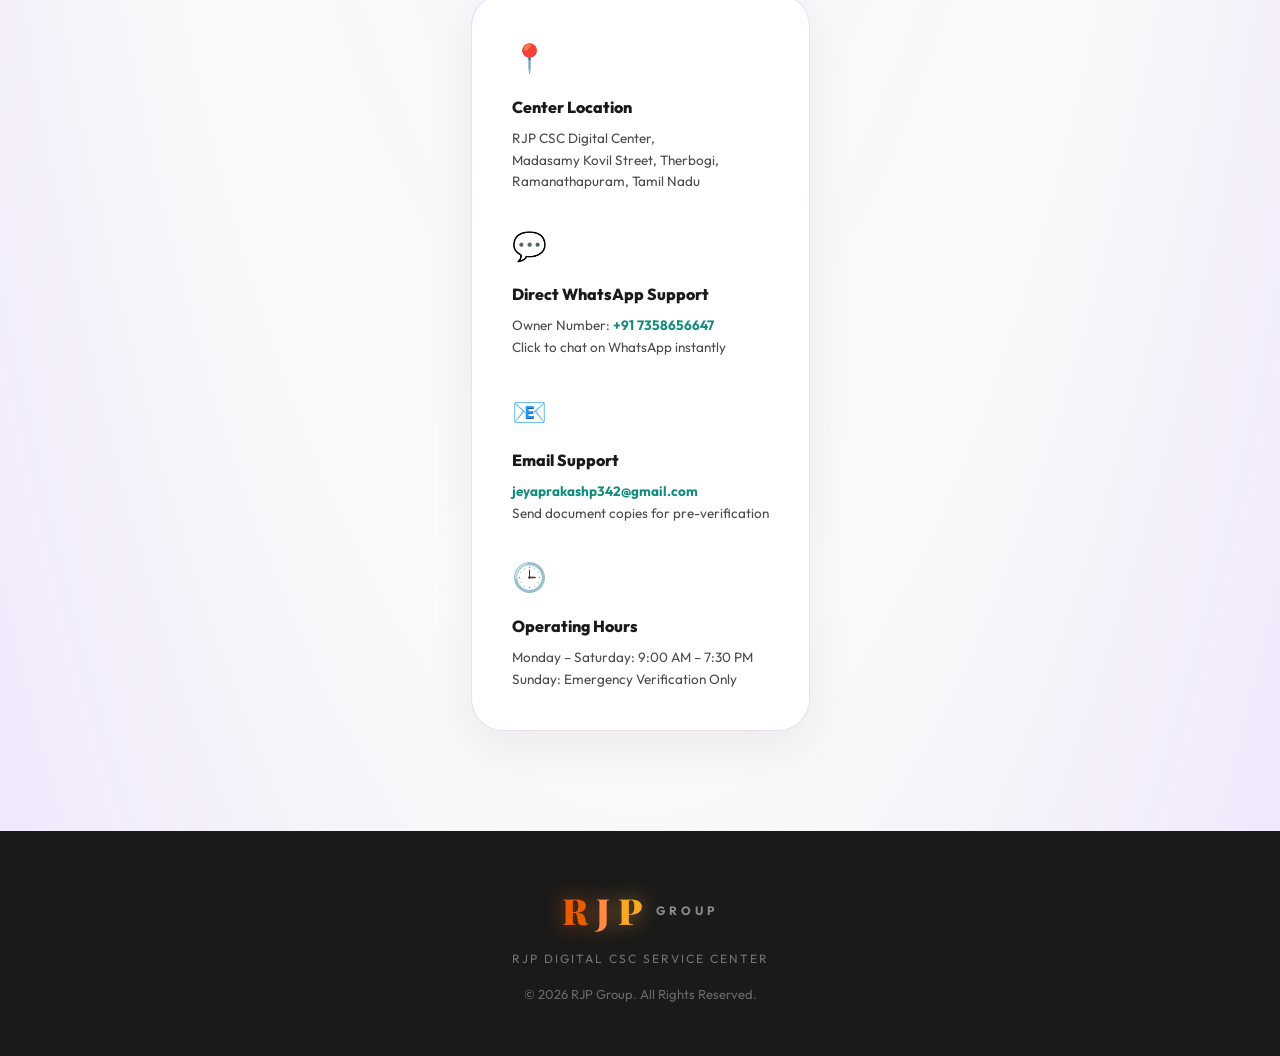
==== commit c164105b: "Cross-device responsive floating quick dock nav, floating WhatsApp button, and UX enhancements" ====
--- a/csc.html
+++ b/csc.html
@@ -500,6 +500,9 @@
     </div>
   </footer>
 
+  <!-- FLOATING WHATSAPP BUTTON -->
+  <a href="https://wa.me/917358656647?text=Hello%20RJP%20CSC%20Center,%20I%20have%20an%20inquiry." target="_blank" class="floating-whatsapp-btn" aria-label="Chat on WhatsApp" title="Chat on WhatsApp">💬</a>
+
   <script>
     function filterCSC(cat, btn) {
       document.querySelectorAll('.filter-btn').forEach(b => b.classList.remove('active'));
--- a/style.css
+++ b/style.css
@@ -543,6 +543,11 @@
   height: 100%;
   object-fit: cover;
   display: block;
+  will-change: transform;
+  transform: translateZ(0);
+  backface-visibility: hidden;
+  image-rendering: -webkit-optimize-contrast;
+  image-rendering: crisp-edges;
 }
 
 /* Preloader Overlays */
@@ -840,8 +845,111 @@
 .footer-links { display: flex; gap: 20px; justify-content: center; flex-wrap: wrap; }
 .footer-links a { font-size: 13px; color: rgba(255,255,255,0.5); text-decoration: none; }
 
+/* FLOATING WHATSAPP BUTTON */
+.floating-whatsapp-btn {
+  position: fixed;
+  bottom: 28px;
+  right: 28px;
+  width: 58px;
+  height: 58px;
+  border-radius: 50%;
+  background: linear-gradient(135deg, #128C7E, #25D366);
+  color: #FFF;
+  display: flex;
+  align-items: center;
+  justify-content: center;
+  font-size: 28px;
+  box-shadow: 0 10px 30px rgba(37, 211, 102, 0.45);
+  z-index: 9999;
+  text-decoration: none;
+  transition: transform 0.3s ease, box-shadow 0.3s ease;
+  animation: pulseWhatsApp 2.5s infinite ease-in-out;
+}
+.floating-whatsapp-btn:hover {
+  transform: scale(1.12);
+  box-shadow: 0 15px 40px rgba(37, 211, 102, 0.65);
+}
+@keyframes pulseWhatsApp {
+  0%, 100% { box-shadow: 0 10px 30px rgba(37, 211, 102, 0.45), 0 0 0 0 rgba(37, 211, 102, 0.4); }
+  50% { box-shadow: 0 14px 40px rgba(37, 211, 102, 0.65), 0 0 0 14px rgba(37, 211, 102, 0); }
+}
+
+/* FLOATING QUICK DOCK NAV FOR EASY USER NAVIGATION */
+.floating-quick-dock {
+  position: fixed;
+  bottom: 28px;
+  left: 50%;
+  transform: translateX(-50%);
+  background: rgba(255, 255, 255, 0.92);
+  backdrop-filter: blur(20px);
+  -webkit-backdrop-filter: blur(20px);
+  padding: 8px 16px;
+  border-radius: 99px;
+  border: 1px solid rgba(0, 0, 0, 0.08);
+  box-shadow: 0 12px 35px rgba(0, 0, 0, 0.12);
+  display: flex;
+  align-items: center;
+  gap: 16px;
+  z-index: 9990;
+  transition: opacity 0.3s ease, transform 0.3s ease;
+}
+.dock-item {
+  display: flex;
+  align-items: center;
+  gap: 6px;
+  text-decoration: none;
+  font-size: 13px;
+  font-weight: 700;
+  color: #2D2D2D;
+  padding: 6px 12px;
+  border-radius: 99px;
+  transition: all 0.25s ease;
+}
+.dock-item:hover {
+  background: rgba(230, 92, 0, 0.1);
+  color: #E65C00;
+  transform: translateY(-2px);
+}
+
 /* RESPONSIVE */
 @media (max-width: 768px) {
+  .floating-quick-dock {
+    bottom: 18px;
+    padding: 6px 10px;
+    gap: 6px;
+  }
+  .dock-item {
+    font-size: 11px;
+    padding: 4px 8px;
+  }
+  .floating-whatsapp-btn {
+    bottom: 18px;
+    right: 14px;
+    width: 48px;
+    height: 48px;
+    font-size: 24px;
+  }
+  .scroll-section {
+    height: 250vh;
+  } /* Shorter scroll height for effortless touch swipes on mobile */
+  }
+
+  #travels, #csc {
+    margin-top: -70vh;
+  }
+
+  .sticky-wrapper {
+    top: 75px;
+    height: calc(100vh - 95px);
+  }
+
+  .boxed-container {
+    width: 94vw;
+    border-radius: 20px;
+    max-height: 520px;
+    touch-action: pan-y;
+    -webkit-overflow-scrolling: touch;
+  }
   .nav-links {
     display: none;
     flex-direction: column;
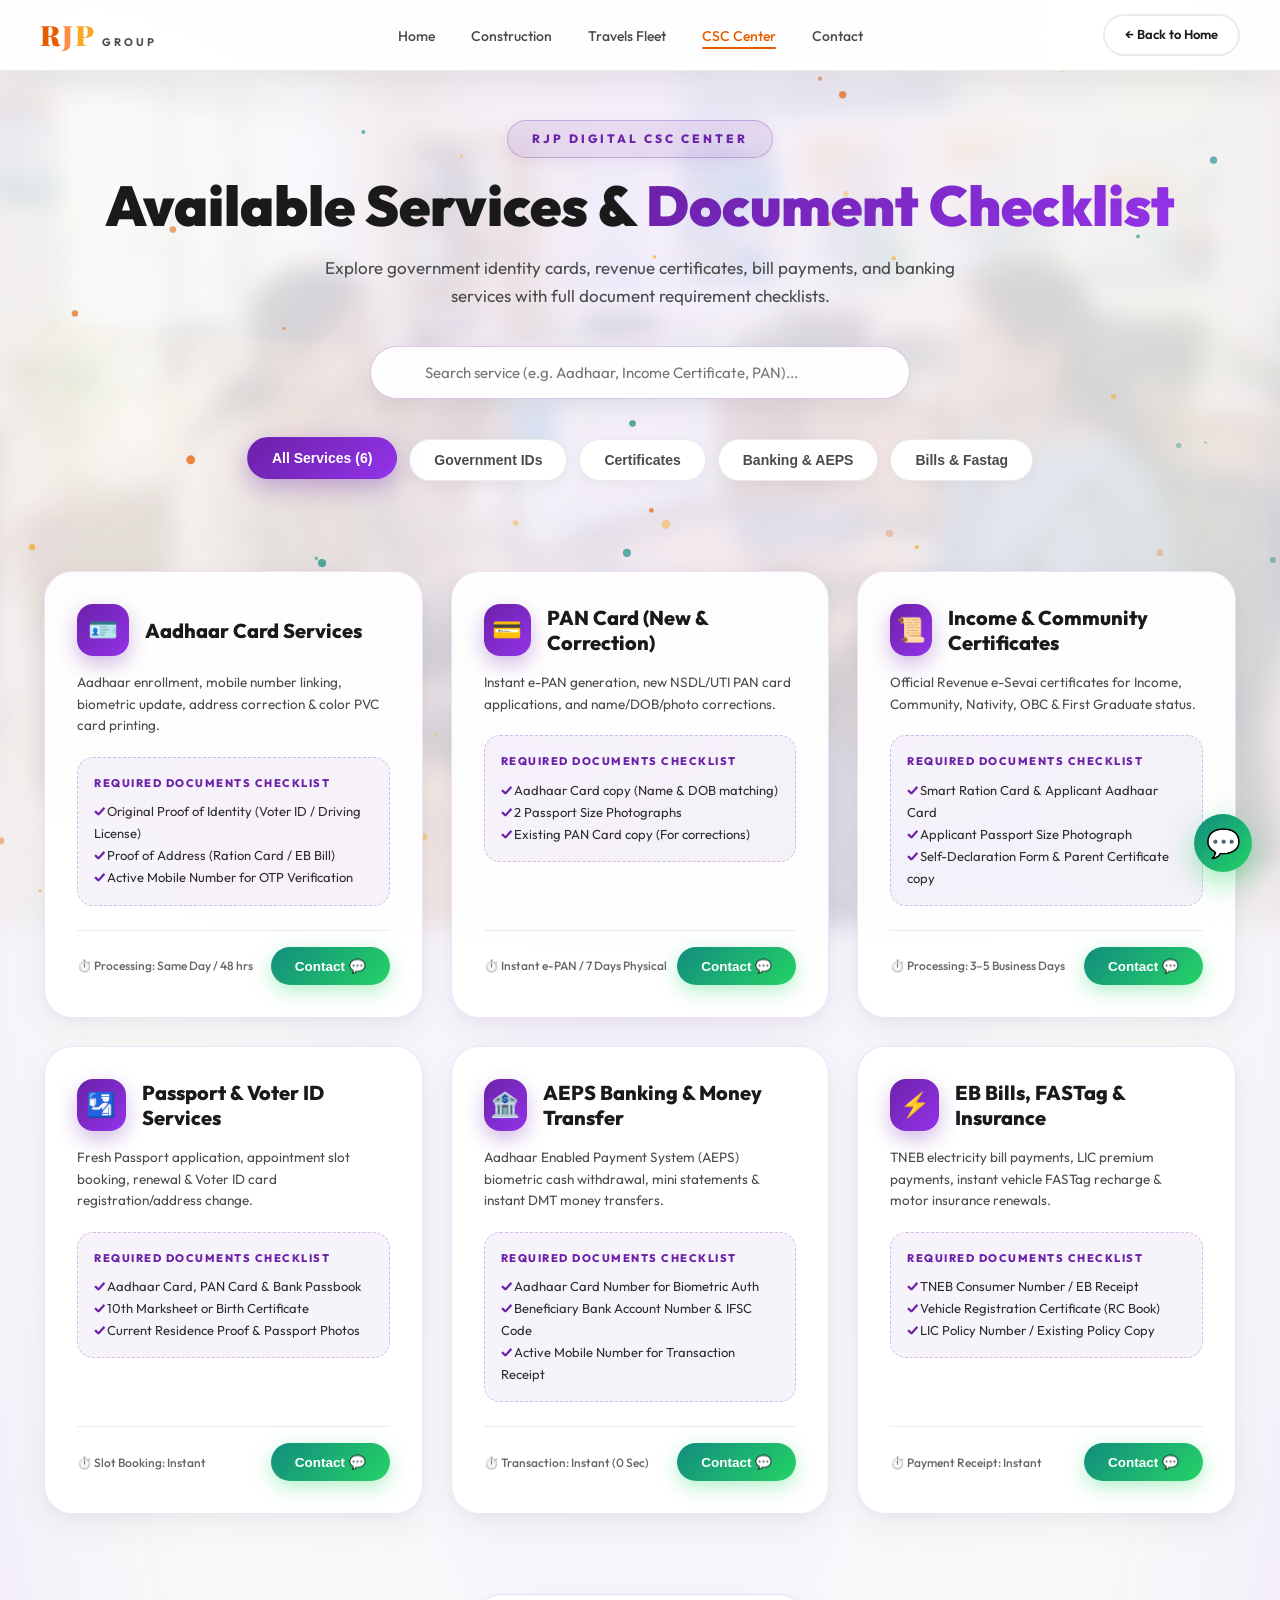
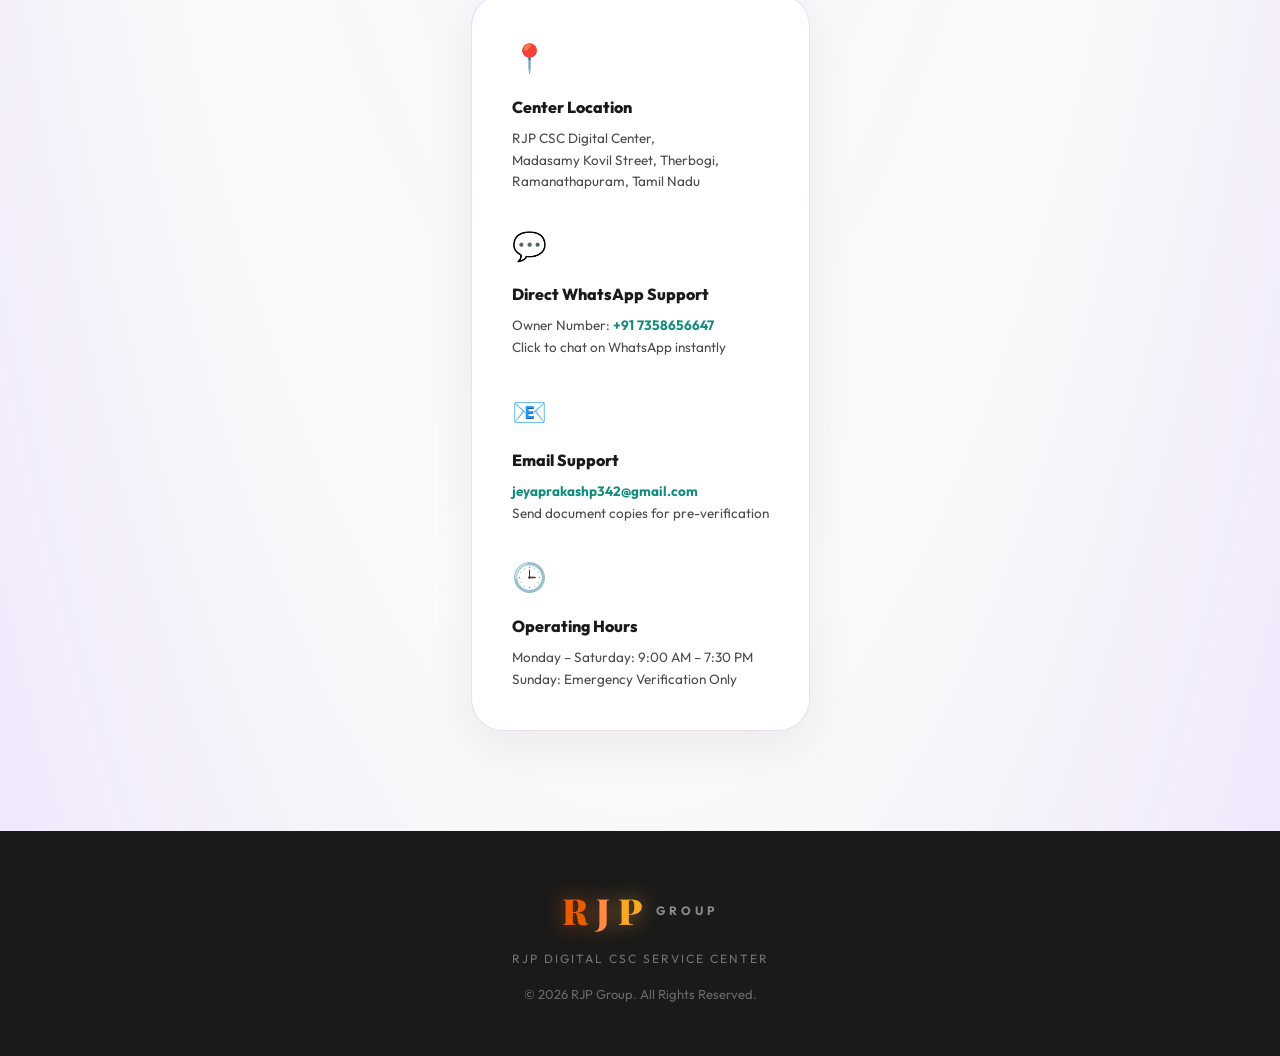
==== commit b5c6598b: "Added universal full-screen 60FPS live animated particle canvas background across all pages and sect" ====
--- a/csc.html
+++ b/csc.html
@@ -289,7 +289,7 @@
         <li><a href="csc.html" class="nav-link active">CSC Center</a></li>
         <li><a href="index.html#contact" class="nav-link">Contact</a></li>
       </ul>
-      <a href="index.html#csc" class="btn-outline" style="padding: 8px 20px; font-size: 13px;">← Back to Home</a>
+      <a href="index.html#home" class="btn-outline" style="padding: 8px 20px; font-size: 13px;">← Back to Home</a>
     </div>
   </nav>
 
@@ -504,6 +504,60 @@
   <a href="https://wa.me/917358656647?text=Hello%20RJP%20CSC%20Center,%20I%20have%20an%20inquiry." target="_blank" class="floating-whatsapp-btn" aria-label="Chat on WhatsApp" title="Chat on WhatsApp">💬</a>
 
   <script>
+    (function initGlobalLiveBackground() {
+      let canvas = document.getElementById('globalLiveBgCanvas');
+      if (!canvas) {
+        canvas = document.createElement('canvas');
+        canvas.id = 'globalLiveBgCanvas';
+        canvas.className = 'global-live-bg-canvas';
+        document.body.insertBefore(canvas, document.body.firstChild);
+      }
+      const ctx = canvas.getContext('2d');
+      let width = (canvas.width = window.innerWidth);
+      let height = (canvas.height = window.innerHeight);
+      window.addEventListener('resize', () => {
+        width = canvas.width = window.innerWidth;
+        height = canvas.height = window.innerHeight;
+      }, { passive: true });
+      const particles = [];
+      const isMobile = window.innerWidth < 768;
+      const particleCount = isMobile ? 30 : 65;
+      for (let i = 0; i < particleCount; i++) {
+        particles.push({
+          x: Math.random() * width, y: Math.random() * height,
+          vx: (Math.random() - 0.5) * 0.7, vy: (Math.random() - 0.5) * 0.7,
+          radius: Math.random() * 3 + 1.5, alpha: Math.random() * 0.5 + 0.25,
+          color: i % 3 === 0 ? 'rgba(230, 92, 0,' : i % 3 === 1 ? 'rgba(249, 168, 37,' : 'rgba(18, 140, 126,'
+        });
+      }
+      let waveOffset = 0;
+      function renderBg() {
+        ctx.clearRect(0, 0, width, height);
+        waveOffset += 0.008;
+        ctx.beginPath(); ctx.moveTo(0, height * 0.3);
+        for (let x = 0; x <= width; x += 30) {
+          const y = Math.sin(x * 0.003 + waveOffset) * 50 + Math.cos(x * 0.0015 + waveOffset) * 35 + height * 0.3;
+          ctx.lineTo(x, y);
+        }
+        ctx.lineTo(width, height); ctx.lineTo(0, height); ctx.closePath();
+        const grad = ctx.createLinearGradient(0, 0, width, height);
+        grad.addColorStop(0, 'rgba(255, 235, 215, 0.2)');
+        grad.addColorStop(0.5, 'rgba(255, 245, 230, 0.1)');
+        grad.addColorStop(1, 'rgba(245, 240, 235, 0.04)');
+        ctx.fillStyle = grad; ctx.fill();
+        for (let i = 0; i < particles.length; i++) {
+          const p = particles[i];
+          p.x += p.vx; p.y += p.vy;
+          if (p.x < 0 || p.x > width) p.vx *= -1;
+          if (p.y < 0 || p.y > height) p.vy *= -1;
+          ctx.beginPath(); ctx.arc(p.x, p.y, p.radius, 0, Math.PI * 2);
+          ctx.fillStyle = p.color + p.alpha + ')'; ctx.fill();
+        }
+        requestAnimationFrame(renderBg);
+      }
+      renderBg();
+    })();
+
     function filterCSC(cat, btn) {
       document.querySelectorAll('.filter-btn').forEach(b => b.classList.remove('active'));
       btn.classList.add('active');
--- a/style.css
+++ b/style.css
@@ -383,32 +383,66 @@
   gap: 36px;
 }
 
-/* 3D LOGO CARD WITH UNCLIPPED BEAUTIFUL LOGO */
+/* 3D LOGO CARD WITH UNCLIPPED BEAUTIFUL LOGO & FLOATING SHIMMER ANIMATION */
 .hero-3d-logo-card {
   position: relative;
   padding: 50px 85px 55px;
-  background: rgba(255, 255, 255, 0.78);
-  backdrop-filter: blur(30px);
-  -webkit-backdrop-filter: blur(30px);
-  border: 1px solid rgba(255, 255, 255, 0.95);
+  background: rgba(255, 255, 255, 0.88);
+  backdrop-filter: blur(35px);
+  -webkit-backdrop-filter: blur(35px);
+  border: 1.5px solid rgba(255, 255, 255, 0.95);
   border-radius: 36px;
   box-shadow:
-    0 20px 60px rgba(230, 92, 0, 0.18),
+    0 25px 70px rgba(230, 92, 0, 0.18),
     0 0 80px rgba(249, 168, 37, 0.25),
     0 1px 3px rgba(255, 255, 255, 0.9) inset;
-  transition: transform 0.2s cubic-bezier(.2,0,0,1), box-shadow 0.3s ease;
+  transition: transform 0.25s cubic-bezier(.1,.9,.2,1), box-shadow 0.4s ease;
   perspective: 1000px;
   cursor: pointer;
   display: flex;
   flex-direction: column;
   align-items: center;
-  overflow: visible;
+  overflow: hidden;
+  animation: heroLogoFloat 4s ease-in-out infinite alternate;
+}
+
+@keyframes heroLogoFloat {
+  0% {
+    transform: translateY(0px) rotateX(0deg) rotateY(0deg);
+    box-shadow: 0 25px 70px rgba(230, 92, 0, 0.18), 0 0 80px rgba(249, 168, 37, 0.25);
+  }
+  50% {
+    transform: translateY(-12px) rotateX(2deg) rotateY(-2deg);
+    box-shadow: 0 35px 95px rgba(230, 92, 0, 0.28), 0 0 110px rgba(249, 168, 37, 0.38);
+  }
+  100% {
+    transform: translateY(0px) rotateX(0deg) rotateY(0deg);
+    box-shadow: 0 25px 70px rgba(230, 92, 0, 0.18), 0 0 80px rgba(249, 168, 37, 0.25);
+  }
+}
+
+/* Light shimmer animation overlay */
+.hero-3d-logo-card::after {
+  content: '';
+  position: absolute;
+  top: -50%; left: -50%;
+  width: 200%; height: 200%;
+  background: linear-gradient(115deg, transparent 40%, rgba(255, 255, 255, 0.65) 50%, transparent 60%);
+  transform: rotate(30deg);
+  animation: heroShimmer 4s infinite ease-in-out;
+  pointer-events: none;
+}
+
+@keyframes heroShimmer {
+  0% { transform: translateX(-120%) rotate(30deg); }
+  50%, 100% { transform: translateX(120%) rotate(30deg); }
 }
 
 .hero-3d-logo-card:hover {
+  animation-play-state: paused;
   box-shadow:
-    0 30px 90px rgba(230, 92, 0, 0.32),
-    0 0 120px rgba(249, 168, 37, 0.45),
+    0 35px 100px rgba(230, 92, 0, 0.35),
+    0 0 130px rgba(249, 168, 37, 0.5),
     0 1px 4px rgba(255, 255, 255, 1) inset;
 }
 
@@ -490,9 +524,42 @@
 /* ===================================
    APPLE-STYLE STACKING CARDS OVERLAP SECTIONS
    =================================== */
+/* LIVE ANIMATED AMBIENT MESH BACKGROUND */
 .scroll-section {
   position: relative;
-  height: 380vh; /* Extended height for long button hold duration */
+  height: 380vh;
+  background: radial-gradient(ellipse at 50% 30%, #fff4ea 0%, #faf8f5 60%, #f4f0eb 100%);
+  overflow: visible;
+}
+
+/* GLOBAL LIVE ANIMATED BACKGROUND CANVAS FOR ALL PAGES */
+.global-live-bg-canvas {
+  position: fixed;
+  top: 0;
+  left: 0;
+  width: 100vw;
+  height: 100vh;
+  pointer-events: none;
+  z-index: 0;
+}
+
+.scroll-section::before {
+  content: '';
+  position: absolute;
+  inset: 0;
+  background:
+    radial-gradient(circle at 15% 25%, rgba(230, 92, 0, 0.12) 0%, transparent 45%),
+    radial-gradient(circle at 85% 65%, rgba(249, 168, 37, 0.12) 0%, transparent 45%),
+    radial-gradient(circle at 50% 85%, rgba(18, 140, 126, 0.08) 0%, transparent 50%);
+  pointer-events: none;
+  z-index: 0;
+  animation: ambientMeshGlow 8s ease-in-out infinite alternate;
+}
+
+@keyframes ambientMeshGlow {
+  0% { opacity: 0.7; transform: scale(1); }
+  50% { opacity: 1; transform: scale(1.04); }
+  100% { opacity: 0.7; transform: scale(1); }
 }
 
 /* STACKING Z-INDEX HIERARCHY */
@@ -522,15 +589,15 @@
 }
 
 .boxed-container {
-  width: min(1140px, 92vw);
-  height: 100%;
-  max-height: 640px;
+  width: min(720px, 90vw);
+  aspect-ratio: 4 / 3 !important;
+  max-height: min(540px, 75vh) !important;
   margin: 0 auto;
-  border-radius: 28px;
-  box-shadow: 0 -15px 50px rgba(0, 0, 0, 0.5), 0 25px 80px rgba(0, 0, 0, 0.6), 0 0 40px rgba(230, 92, 0, 0.2);
+  border-radius: 30px;
+  box-shadow: 0 20px 60px rgba(0, 0, 0, 0.15), 0 0 40px rgba(230, 92, 0, 0.15);
   overflow: hidden;
   position: relative;
-  border: 1px solid rgba(255, 255, 255, 0.18);
+  border: 1.5px solid rgba(255, 255, 255, 0.95);
   background: #000000;
   transition: transform 0.3s ease, box-shadow 0.3s ease;
 }
@@ -914,24 +981,34 @@
 /* RESPONSIVE */
 @media (max-width: 768px) {
   .floating-quick-dock {
-    bottom: 18px;
+    bottom: 14px;
+    left: 44%;
+    transform: translateX(-50%);
     padding: 6px 10px;
-    gap: 6px;
+    gap: 4px;
+    width: max-content;
+    max-width: calc(100vw - 75px);
+    box-shadow: 0 10px 30px rgba(0, 0, 0, 0.15);
   }
   .dock-item {
-    font-size: 11px;
-    padding: 4px 8px;
+    font-size: 10px;
+    font-weight: 700;
+    padding: 4px 6px;
+    white-space: nowrap;
+    gap: 3px;
+  }
+  .dock-item span {
+    white-space: nowrap;
   }
   .floating-whatsapp-btn {
-    bottom: 18px;
-    right: 14px;
-    width: 48px;
-    height: 48px;
-    font-size: 24px;
+    bottom: 14px;
+    right: 12px;
+    width: 44px;
+    height: 44px;
+    font-size: 22px;
   }
   .scroll-section {
     height: 250vh;
-  } /* Shorter scroll height for effortless touch swipes on mobile */
   }
 
   #travels, #csc {
@@ -944,9 +1021,11 @@
   }
 
   .boxed-container {
-    width: 94vw;
+    width: 94vw !important;
+    aspect-ratio: 16 / 9 !important;
+    height: auto !important;
+    max-height: 260px !important;
     border-radius: 20px;
-    max-height: 520px;
     touch-action: pan-y;
     -webkit-overflow-scrolling: touch;
   }
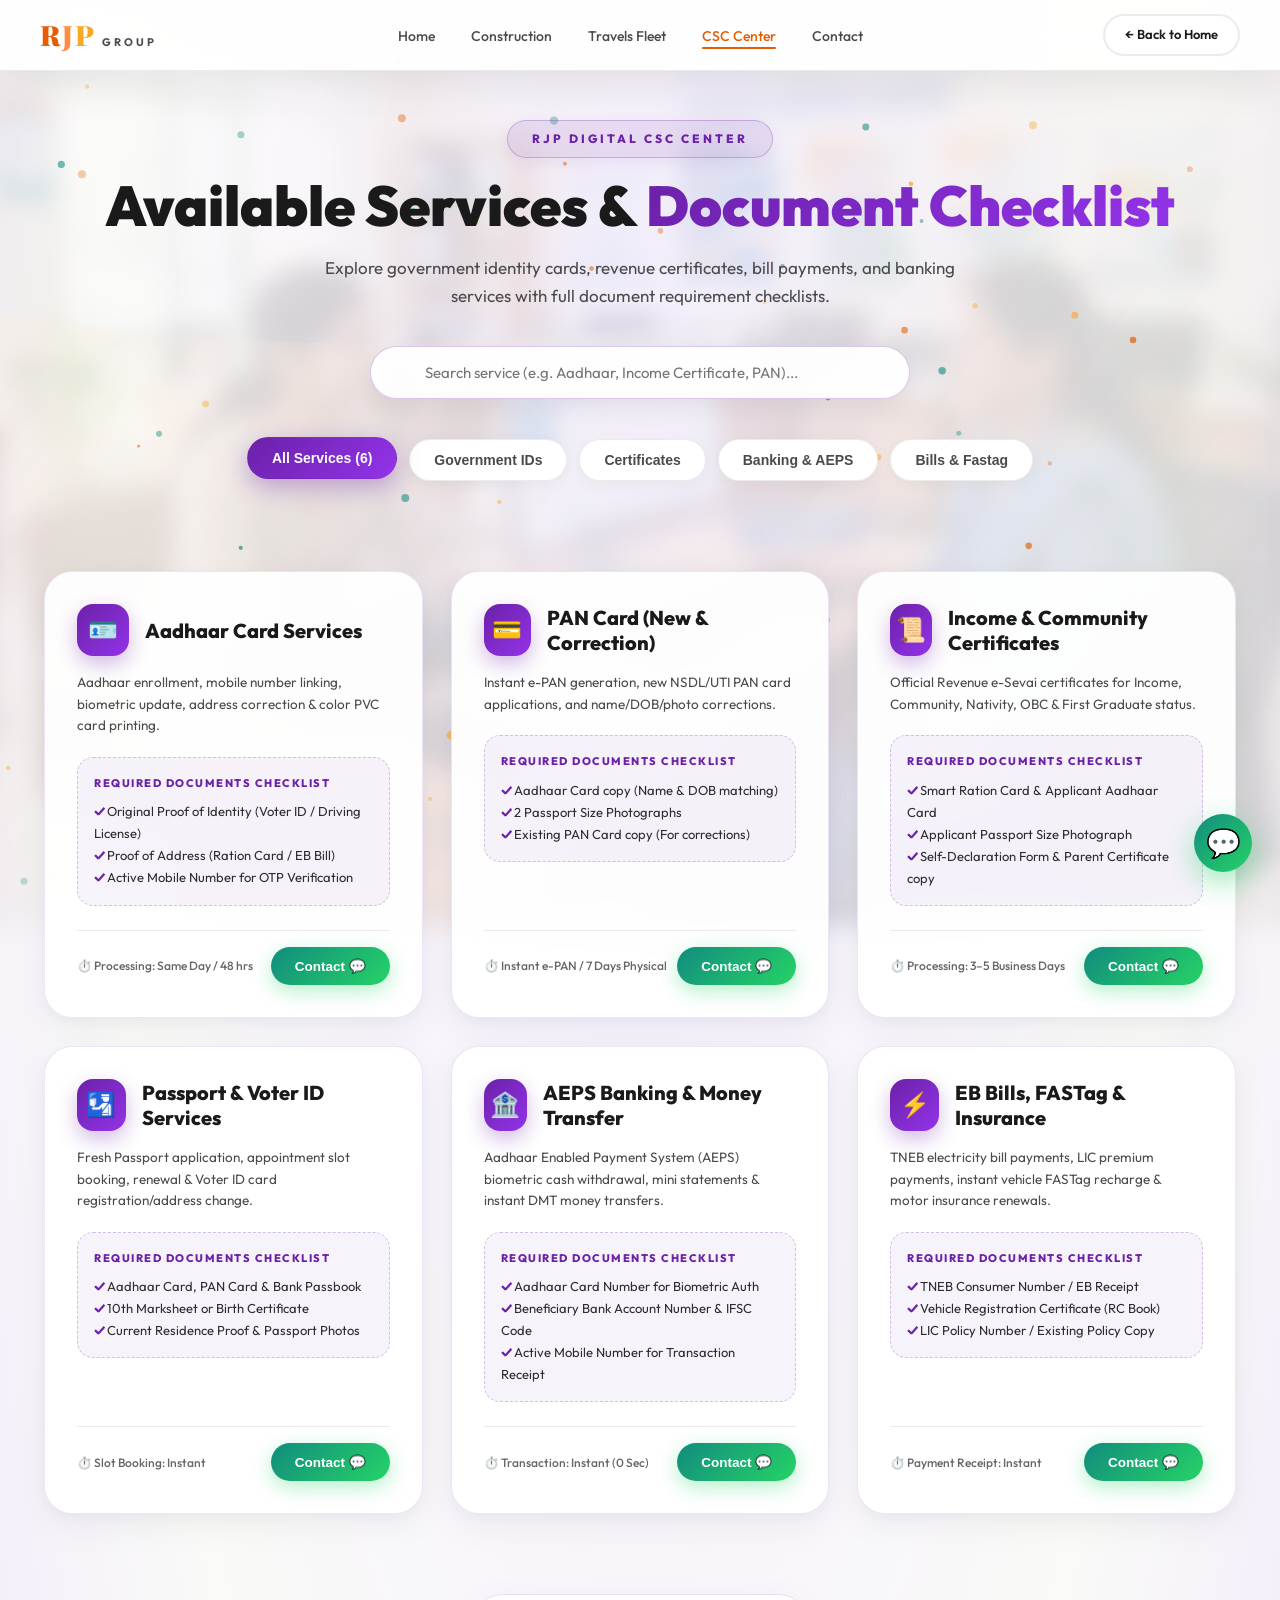
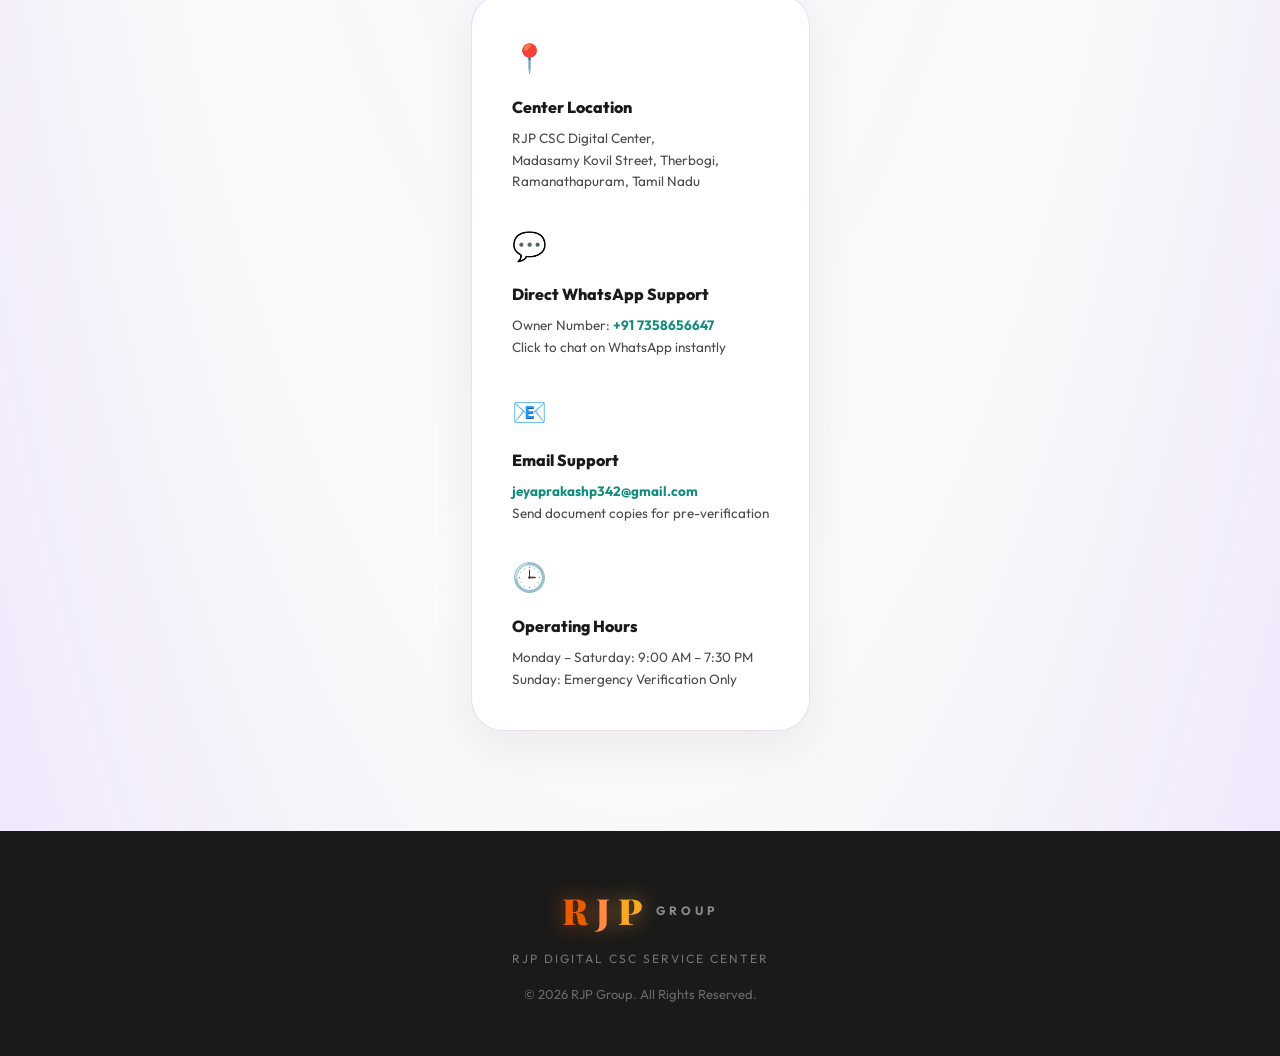
==== commit 505da9ea: "Fixed mobile phone view: enforced 1-column responsive card grids for vehicles.html and csc.html for " ====
--- a/csc.html
+++ b/csc.html
@@ -268,6 +268,19 @@
     .info-item-title { font-size: 16px; font-weight: 800; color: #1A1A1A; }
     .info-item-desc { font-size: 13.5px; color: #4A4A4A; line-height: 1.6; }
     .info-item-desc a { color: #128C7E; text-decoration: none; font-weight: 700; }
+    @media (max-width: 768px) {
+      .services-grid {
+        grid-template-columns: 1fr !important;
+        padding: 0 16px !important;
+        gap: 20px !important;
+      }
+      .csc-card {
+        width: 100% !important;
+      }
+      .csc-header {
+        padding: 100px 16px 30px !important;
+      }
+    }
   </style>
 </head>
 <body>
--- a/style.css
+++ b/style.css
@@ -344,7 +344,7 @@
   padding: 100px 24px 60px;
   position: relative;
   overflow: hidden;
-  background: radial-gradient(ellipse at 50% 30%, #fff6ed 0%, #fafaf8 70%);
+  background: transparent;
 }
 
 /* LIVE ANIMATED BACKGROUND CANVAS */
@@ -528,7 +528,7 @@
 .scroll-section {
   position: relative;
   height: 380vh;
-  background: radial-gradient(ellipse at 50% 30%, #fff4ea 0%, #faf8f5 60%, #f4f0eb 100%);
+  background: transparent !important;
   overflow: visible;
 }
 
